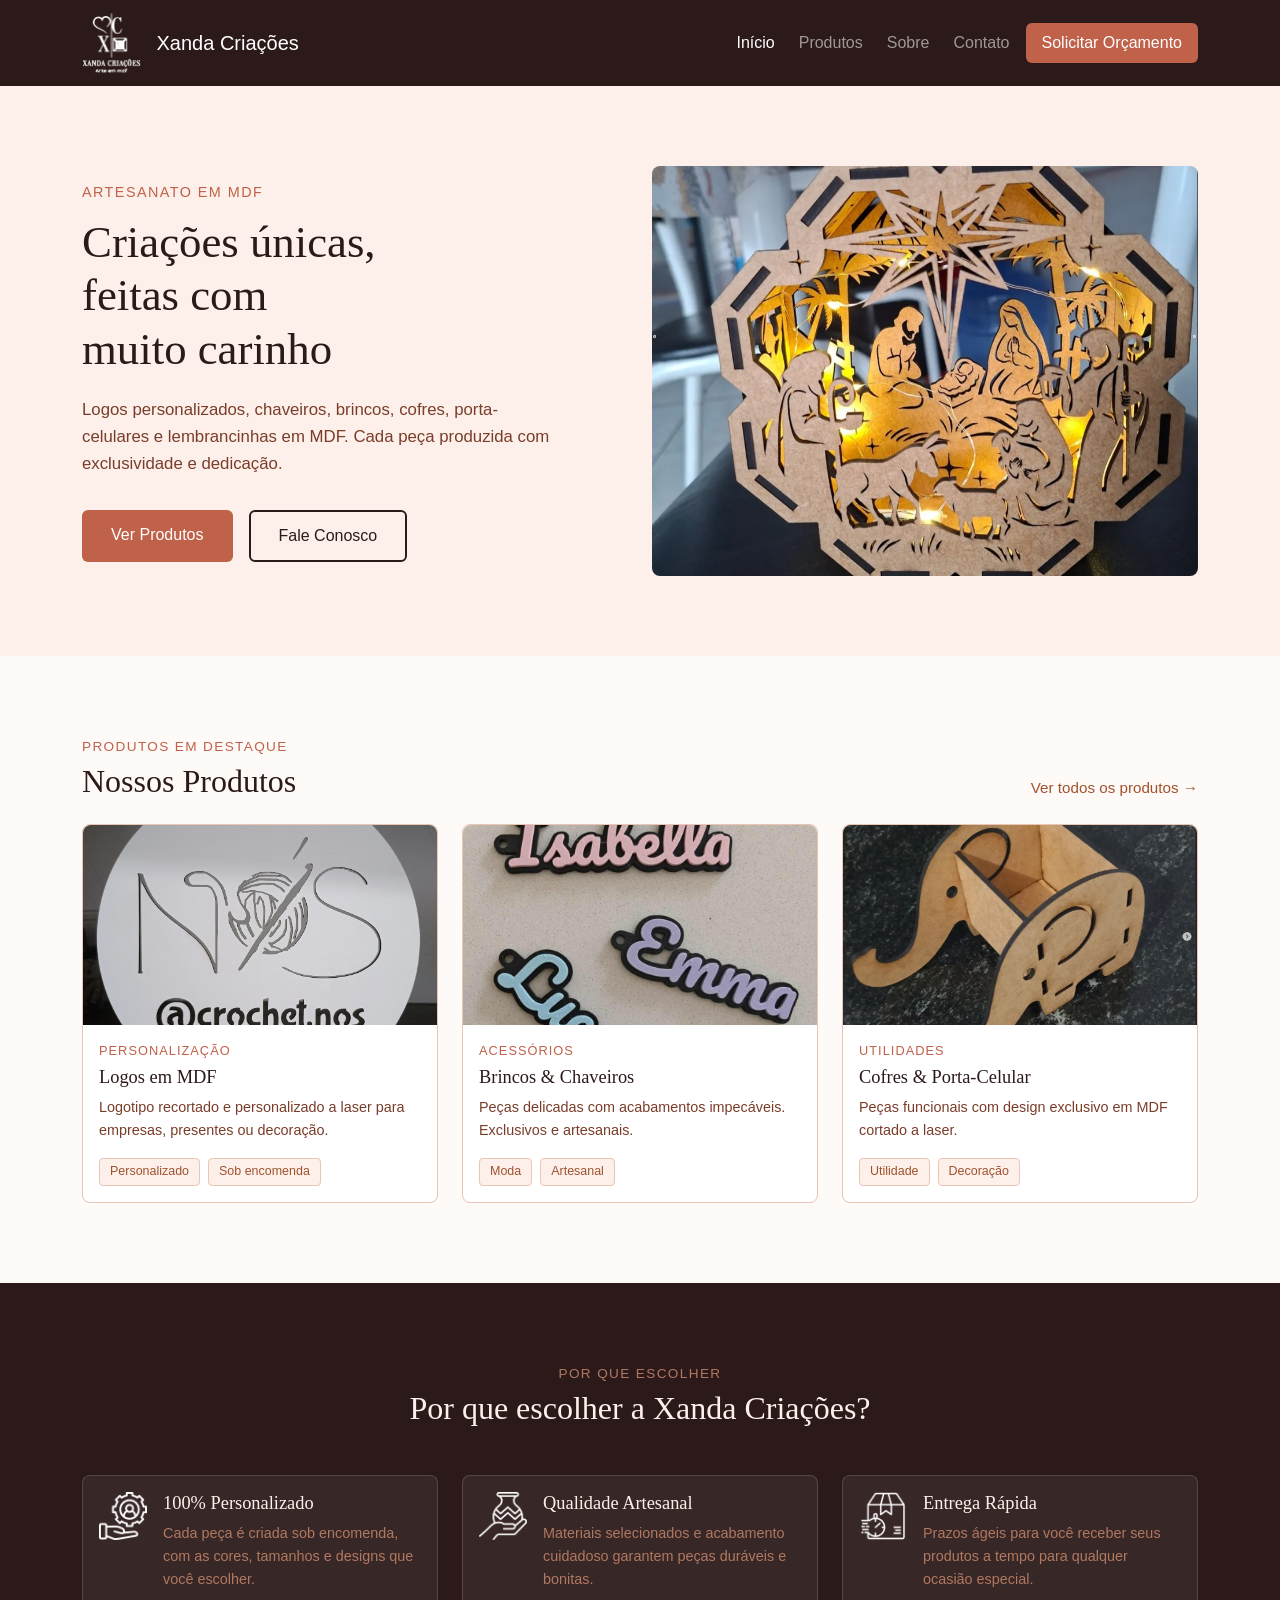
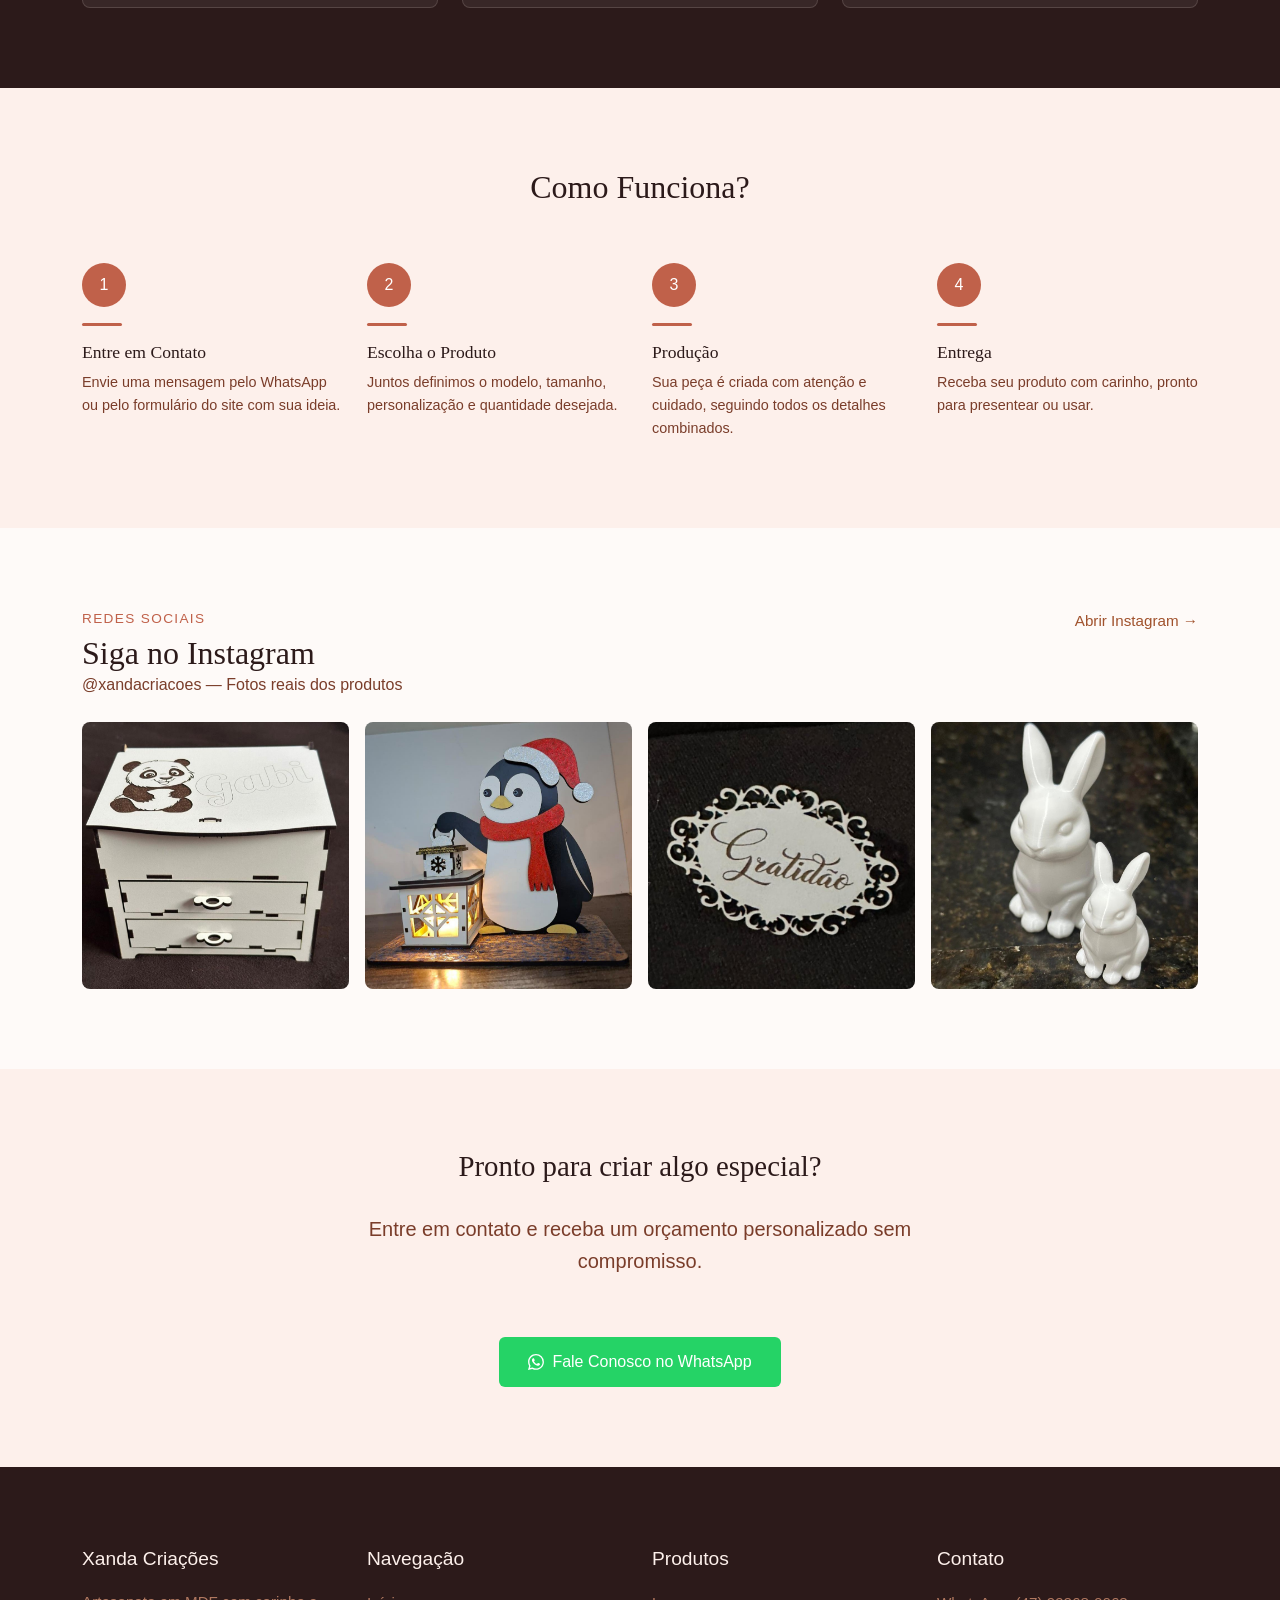
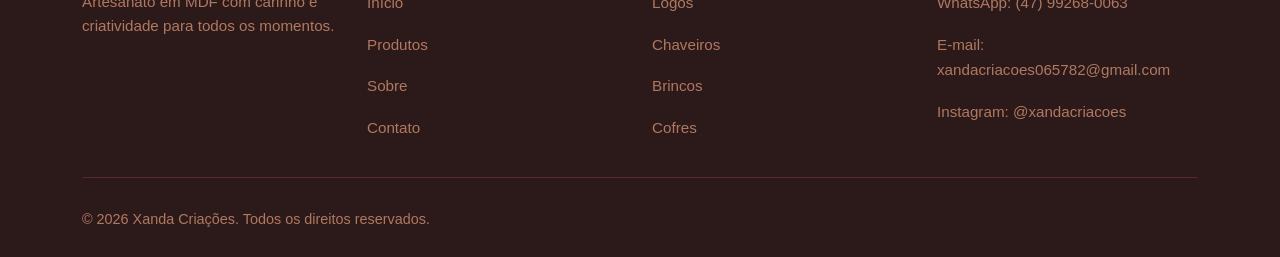
==== xanda-criacoes/index.html @ d0207c6a "Fix typo in viewport meta tag attribute" ====
<!doctype html>
<html lang="pt-BR">
  <head>
    <meta charset="UTF-8" />
    <meta name="viewport" content="width=device-width, initial-scale=1.0" />
    <meta
      name="description"
      content="Artesanato em MDF com carinho e personalização. Logos, chaveiros, cofres e muito mais."
    />
    <title>Xanda Criações — Artesanato em MDF</title>
    <link
      href="https://cdn.jsdelivr.net/npm/bootstrap@5.3.8/dist/css/bootstrap.min.css"
      rel="stylesheet"
      integrity="sha384-sRIl4kxILFvY47J16cr9ZwB07vP4J8+LH7qKQnuqkuIAvNWLzeN8tE5YBujZqJLB"
      crossorigin="anonymous"
    />
    <link rel="stylesheet" href="assets/css/global.css" />
    <link rel="stylesheet" href="assets/css/pages.css" />
  </head>
  <body>
    <!-- NAVBAR -->
    <nav class="navbar navbar-expand-lg navbar-dark" id="navbar-principal">
      <div class="container">
        <a
          class="navbar-brand d-flex align-items-center gap-2"
          href="index.html"
        >
          <img
            src="assets/img/logo.png"
            alt="Xanda Criações"
            height="60"
          />Xanda Criações</a
        >
        <button
          class="navbar-toggler"
          type="button"
          data-bs-toggle="collapse"
          data-bs-target="#menu-principal"
          aria-controls="menu-principal"
          aria-expanded="false"
          aria-label="Abrir menu"
        >
          <span class="navbar-toggler-icon"></span>
        </button>
        <div class="collapse navbar-collapse" id="menu-principal">
          <ul class="navbar-nav ms-auto align-items-lg-center gap-lg-2">
            <li class="nav-item">
              <a class="nav-link active" href="index.html">Início</a>
            </li>
            <li class="nav-item">
              <a class="nav-link" href="produtos.html">Produtos</a>
            </li>
            <li class="nav-item">
              <a class="nav-link" href="sobre.html">Sobre</a>
            </li>
            <li class="nav-item">
              <a class="nav-link" href="contato.html">Contato</a>
            </li>
            <li class="nav-item">
              <a class="nav-link btn btn-orcamento px-3" href="contato.html">
                Solicitar Orçamento
              </a>
            </li>
          </ul>
        </div>
      </div>
    </nav>
    <main>
      <!-- HERO -->
      <section id="hero">
        <div class="container">
          <div class="row align-items-center">
            <!-- Coluna de texto -->
            <div class="col-12 col-lg-6">
              <p class="hero-subtitulo">Artesanato em MDF</p>
              <h1 class="hero-titulo">
                Criações únicas,<br />feitas com<br />muito carinho
              </h1>
              <p class="hero-descricao">
                Logos personalizados, chaveiros, brincos, cofres,
                porta-celulares e lembrancinhas em MDF. Cada peça produzida com
                exclusividade e dedicação.
              </p>
              <div class="hero-botoes">
                <a href="produtos.html" class="btn btn-hero-primario"
                  >Ver Produtos</a
                >
                <a href="contato.html" class="btn btn-hero-secundario"
                  >Fale Conosco</a
                >
              </div>
            </div>

            <!-- Coluna Imagem -->
            <div class="col-12 col-lg-6">
              <img
                src="assets/img/hero-banner.jpg"
                alt="Peças artesanais em MDF da Xanda Criações"
                class="hero-imagem img-fluid"
              />
            </div>
          </div>
        </div>
      </section>

      <!-- PRODUTOS EM DESTAQUE -->
      <section id="produtos-destaque">
        <div class="container">
          <!-- Cabeçalho da seção -->
          <div class="row align-items-end mb-4">
            <div class="col">
              <p class="secao-subtitulo">Produtos em Destaque</p>
              <h2 class="secao-titulo">Nossos Produtos</h2>
            </div>
            <div class="col-auto">
              <a href="produtos.html" class="simple-link">
                Ver todos os produtos →
              </a>
            </div>
          </div>

          <!-- Grid de cards -->
          <div class="row row-cols-1 row-cols-md-2 row-cols-lg-3 g-4">
            <!-- Card 1 -->
            <div class="col">
              <div class="card card-produto h-100">
                <img
                  src="assets/img/produtos/logos_em_mdf.jpg"
                  class="card-img-top"
                  alt="Logos personalizados em MDF"
                />
                <div class="card-body">
                  <p class="card-categoria">Personalização</p>
                  <h5 class="card-title">Logos em MDF</h5>
                  <p class="card-text">
                    Logotipo recortado e personalizado a laser para empresas,
                    presentes ou decoração.
                  </p>
                  <div class="card-badges">
                    <span class="badge-produto">Personalizado</span>
                    <span class="badge-produto">Sob encomenda</span>
                  </div>
                </div>
              </div>
            </div>

            <!-- Card 2 -->
            <div class="col">
              <div class="card card-produto h-100">
                <img
                  src="assets/img/produtos/chaveiros.jpeg"
                  class="card-img-top"
                  alt="Brincos e chaveiros em MDF"
                />
                <div class="card-body">
                  <p class="card-categoria">Acessórios</p>
                  <h5 class="card-title">Brincos & Chaveiros</h5>
                  <p class="card-text">
                    Peças delicadas com acabamentos impecáveis. Exclusivos e
                    artesanais.
                  </p>
                  <div class="card-badges">
                    <span class="badge-produto">Moda</span>
                    <span class="badge-produto">Artesanal</span>
                  </div>
                </div>
              </div>
            </div>

            <!-- Card 3 -->
            <div class="col">
              <div class="card card-produto h-100">
                <img
                  src="assets/img/produtos/porta_celular.jpg"
                  class="card-img-top"
                  alt="Cofres e porta-celular em MDF"
                />
                <div class="card-body">
                  <p class="card-categoria">Utilidades</p>
                  <h5 class="card-title">Cofres & Porta-Celular</h5>
                  <p class="card-text">
                    Peças funcionais com design exclusivo em MDF cortado a
                    laser.
                  </p>
                  <div class="card-badges">
                    <span class="badge-produto">Utilidade</span>
                    <span class="badge-produto">Decoração</span>
                  </div>
                </div>
              </div>
            </div>
          </div>
        </div>
      </section>

      <!-- POR QUE ESCOLHER -->
      <section id="porque-escolher">
        <div class="container">
          <!-- Cabeçalho da seção -->
          <div class="row mb-5">
            <div class="col text-center">
              <p class="secao-subtitulo secao-subtitulo--inverso">
                Por que escolher
              </p>
              <h2 class="secao-titulo secao-titulo--inverso">
                Por que escolher a Xanda Criações?
              </h2>
            </div>
          </div>

          <!-- Grid de cards -->
          <div class="row row-cols-1 row-cols-md-3 g-4">
            <!-- Card 1 -->
            <div class="col">
              <div class="card card-porque h-100">
                <div class="card-body d-flex gap-3">
                  <img
                    src="assets/img/icones/personalizado_50x50.png"
                    alt="Ícone de qualidade"
                    class="icone-porque"
                  />
                  <div>
                    <h5 class="card-title">100% Personalizado</h5>
                    <p class="card-text">
                      Cada peça é criada sob encomenda, com as cores, tamanhos e
                      designs que você escolher.
                    </p>
                  </div>
                </div>
              </div>
            </div>

            <!-- Card 2 -->
            <div class="col">
              <div class="card card-porque h-100">
                <div class="card-body d-flex gap-3">
                  <img
                    src="assets/img/icones/artesanal_50x50.png"
                    alt="Ícone de qualidade"
                    class="icone-porque"
                  />
                  <div>
                    <h5 class="card-title">Qualidade Artesanal</h5>
                    <p class="card-text">
                      Materiais selecionados e acabamento cuidadoso garantem
                      peças duráveis e bonitas.
                    </p>
                  </div>
                </div>
              </div>
            </div>

            <!-- Card 3 -->
            <div class="col">
              <div class="card card-porque h-100">
                <div class="card-body d-flex gap-3">
                  <img
                    src="assets/img/icones/rapido_50x50.png"
                    alt="Ícone de qualidade"
                    class="icone-porque"
                  />
                  <div>
                    <h5 class="card-title">Entrega Rápida</h5>
                    <p class="card-text">
                      Prazos ágeis para você receber seus produtos a tempo para
                      qualquer ocasião especial.
                    </p>
                  </div>
                </div>
              </div>
            </div>
          </div>
        </div>
      </section>

      <!-- COMO FUNCIONA -->
      <section id="como-funciona">
        <div class="container">
          <!-- Cabeçalho -->
          <div class="row mb-5">
            <div class="col text-center">
              <h2 class="secao-titulo">Como Funciona?</h2>
            </div>
          </div>

          <!-- 4 passos -->
          <div class="row row-cols-1 row-cols-sm-2 row-cols-lg-4 g-4">
            <!-- Passo 1 -->
            <div class="col">
              <div class="funciona-passo">
                <div class="funciona-marcador">1</div>
                <div class="funciona-divisoria"></div>
                <h5 class="funciona-titulo">Entre em Contato</h5>
                <p class="funciona-descricao">
                  Envie uma mensagem pelo WhatsApp ou pelo formulário do site
                  com sua ideia.
                </p>
              </div>
            </div>

            <!-- Passo 2 -->
            <div class="col">
              <div class="funciona-passo">
                <div class="funciona-marcador">2</div>
                <div class="funciona-divisoria"></div>
                <h5 class="funciona-titulo">Escolha o Produto</h5>
                <p class="funciona-descricao">
                  Juntos definimos o modelo, tamanho, personalização e
                  quantidade desejada.
                </p>
              </div>
            </div>

            <!-- Passo 3 -->
            <div class="col">
              <div class="funciona-passo">
                <div class="funciona-marcador">3</div>
                <div class="funciona-divisoria"></div>
                <h5 class="funciona-titulo">Produção</h5>
                <p class="funciona-descricao">
                  Sua peça é criada com atenção e cuidado, seguindo todos os
                  detalhes combinados.
                </p>
              </div>
            </div>

            <!-- Passo 4 -->
            <div class="col">
              <div class="funciona-passo">
                <div class="funciona-marcador">4</div>
                <div class="funciona-divisoria"></div>
                <h5 class="funciona-titulo">Entrega</h5>
                <p class="funciona-descricao">
                  Receba seu produto com carinho, pronto para presentear ou
                  usar.
                </p>
              </div>
            </div>
          </div>
        </div>
      </section>

      <!-- INSTAGRAM -->
      <section id="instagram">
        <div class="container">
          <!-- Cabeçalho -->
          <div class="row align-items-end mb-4">
            <div class="col">
              <p class="secao-subtitulo">Redes Sociais</p>
              <h2 class="secao-titulo">Siga no Instagram</h2>
              <p class="secao-descricao">
                @xandacriacoes — Fotos reais dos produtos
              </p>
            </div>
            <div class="col-auto align-self-start">
              <a
                href="https://www.instagram.com/xandacriacoes/"
                target="_blank"
                rel="noopener noreferrer"
                class="simple-link"
              >
                Abrir Instagram →
              </a>
            </div>
          </div>

          <!-- Grade de fotos -->
          <div class="row row-cols-2 row-cols-md-4 g-3">
            <div class="col">
              <a
                href="https://www.instagram.com/xandacriacoes/"
                target="_blank"
                rel="noopener noreferrer"
                class="instagram-link-foto"
              >
                <img
                  src="assets/img/instagram/instagram1.jpeg"
                  alt="Produto artesanal em MDF da Xanda Criações"
                  class="instagram-foto img-fluid"
                />
              </a>
            </div>

            <div class="col">
              <a
                href="https://www.instagram.com/xandacriacoes/"
                target="_blank"
                rel="noopener noreferrer"
                class="instagram-link-foto"
              >
                <img
                  src="assets/img/instagram/instagram2.jpeg"
                  alt="Produto artesanal em MDF da Xanda Criações"
                  class="instagram-foto img-fluid"
                />
              </a>
            </div>

            <div class="col">
              <a
                href="https://www.instagram.com/xandacriacoes/"
                target="_blank"
                rel="noopener noreferrer"
                class="instagram-link-foto"
              >
                <img
                  src="assets/img/instagram/instagram3.jpeg"
                  alt="Produto artesanal em MDF da Xanda Criações"
                  class="instagram-foto img-fluid"
                />
              </a>
            </div>

            <div class="col">
              <a
                href="https://www.instagram.com/xandacriacoes/"
                target="_blank"
                rel="noopener noreferrer"
                class="instagram-link-foto"
              >
                <img
                  src="assets/img/instagram/instagram4.jpeg"
                  alt="Produto artesanal em MDF da Xanda Criações"
                  class="instagram-foto img-fluid"
                />
              </a>
            </div>
          </div>
        </div>
      </section>

      <!-- CALL TO ACTION -->
      <section id="call-to-action">
        <div class="container">
          <div class="row justify-content-center">
            <div class="col-12 col-md-8 col-lg-6">
              <h2 class="cta-titulo">Pronto para criar algo especial?</h2>
              <p class="cta-descricao">
                Entre em contato e receba um orçamento personalizado sem
                compromisso.
              </p>
              <a
                href="https://wa.me/5547992680063?text=Quero%20um%20or%C3%A7amento%20gr%C3%A1tis"
                target="_blank"
                rel="noopener noreferrer"
                class="btn btn-whatsapp"
              >
                <svg
                  xmlns="http://www.w3.org/2000/svg"
                  width="16"
                  height="16"
                  fill="currentColor"
                  viewBox="0 0 16 16"
                >
                  <path
                    d="M13.601 2.326A7.85 7.85 0 0 0 7.994 0C3.627 0 .068 3.558.064 7.926c0 1.399.366 2.76 1.057 3.965L0 16l4.204-1.102a7.9 7.9 0 0 0 3.79.965h.004c4.368 0 7.926-3.558 7.93-7.93A7.9 7.9 0 0 0 13.6 2.326zM7.994 14.521a6.6 6.6 0 0 1-3.356-.92l-.24-.144-2.494.654.666-2.433-.156-.251a6.56 6.56 0 0 1-1.007-3.505c0-3.626 2.957-6.584 6.591-6.584a6.56 6.56 0 0 1 4.66 1.931 6.56 6.56 0 0 1 1.928 4.66c-.004 3.639-2.961 6.592-6.592 6.592m3.615-4.934c-.197-.099-1.17-.578-1.353-.646-.182-.065-.315-.099-.445.099-.133.197-.513.646-.627.775-.114.133-.232.148-.43.05-.197-.1-.836-.308-1.592-.985-.59-.525-.985-1.175-1.103-1.372-.114-.198-.011-.304.088-.403.087-.088.197-.232.296-.346.1-.114.133-.198.198-.33.065-.134.034-.248-.015-.347-.05-.099-.445-1.076-.612-1.47-.16-.389-.323-.335-.445-.34-.114-.007-.247-.007-.38-.007a.73.73 0 0 0-.529.247c-.182.198-.691.677-.691 1.654s.71 1.916.81 2.049c.098.133 1.394 2.132 3.383 2.992.47.205.84.326 1.129.418.475.152.904.129 1.246.08.38-.058 1.171-.48 1.338-.943.164-.464.164-.86.114-.943-.049-.084-.182-.133-.38-.232"
                  />
                </svg>
                Fale Conosco no WhatsApp
              </a>
            </div>
          </div>
        </div>
      </section>
    </main>
    <!-- FOOTER -->
    <footer id="footer">
      <div class="container">
        <div class="row row-cols-2 row-cols-md-3 row-cols-lg-4 g-4">
          <div class="col">
            <h5 class="footer-titulo">Xanda Criações</h5>
            <p class="footer-descricao">
              Artesanato em MDF com carinho e criatividade para todos os
              momentos.
            </p>
          </div>

          <div class="col">
            <h5 class="footer-titulo">Navegação</h5>
            <p><a href="index.html" class="footer-link">Início</a></p>
            <p><a href="produtos.html" class="footer-link">Produtos</a></p>
            <p><a href="sobre.html" class="footer-link">Sobre</a></p>
            <p><a href="contato.html" class="footer-link">Contato</a></p>
          </div>

          <div class="col">
            <h5 class="footer-titulo">Produtos</h5>
            <p><a href="produtos.html#logos" class="footer-link">Logos</a></p>
            <p>
              <a href="produtos.html#chaveiros" class="footer-link"
                >Chaveiros</a
              >
            </p>
            <p>
              <a href="produtos.html#brincos" class="footer-link">Brincos</a>
            </p>
            <p><a href="produtos.html#cofres" class="footer-link">Cofres</a></p>
          </div>

          <div class="col">
            <h5 class="footer-titulo">Contato</h5>
            <p>
              <a
                href="https://wa.me/5547992680063"
                target="_blank"
                rel="noopener noreferrer"
                class="footer-link"
                >WhatsApp: (47) 99268-0063</a
              >
            </p>
            <p>
              <a href="mailto:xandacriacoes065782@gmail.com" class="footer-link"
                >E-mail: xandacriacoes065782@gmail.com</a
              >
            </p>
            <p>
              <a
                href="https://www.instagram.com/xandacriacoes/"
                target="_blank"
                rel="noopener noreferrer"
                class="footer-link"
                >Instagram: @xandacriacoes</a
              >
            </p>
          </div>
        </div>

        <hr class="divisor-footer" />

        <div class="row">
          <div class="col">
            <p class="footer-direitos">
              © 2026 Xanda Criações. Todos os direitos reservados.
            </p>
          </div>
        </div>
      </div>
    </footer>

    <script
      src="https://cdn.jsdelivr.net/npm/bootstrap@5.3.8/dist/js/bootstrap.bundle.min.js"
      integrity="sha384-FKyoEForCGlyvwx9Hj09JcYn3nv7wiPVlz7YYwJrWVcXK/BmnVDxM+D2scQbITxI"
      crossorigin="anonymous"
    ></script>
    <script src="assets/js/main.js"></script>
  </body>
</html>
---- xanda-criacoes/assets/css/global.css ----
/* ================================================
   XANDA CRIAÇÕES — Estilos customizados
   Paleta: Rosa & Madeira
   ================================================ */

:root {
  /* --- Cores principais --- */
  --cor-forte: #2c1a1a; /* Navbar, Footer, textos sobre fundo claro */
  --cor-extra: #2c1a1ad7; /* Navbar, Footer, textos sobre fundo claro */
  --cor-destaque: #c0614a; /* Botões CTA, destaques, hover */
  --cor-padrao: #a0522d; /* Links, títulos de seção, ícones */
  --cor-whatsapp: #25d366; /* Botão WhatsApp */
  --cor-whatsapp-hover: #1ebd5a; /* Hover do botão WhatsApp */

  /* --- Cores de fundo --- */
  --fundo-suave: #fdf0eb; /* Background principal */
  --fundo-card: #fefaf8; /* Cards de produto, seções alternadas */
  --fundo-branco: #ffffff; /* Formulários, inputs */

  /* --- Texto --- */
  --texto-escuro: #2c1a1a; /* Títulos, texto principal */
  --texto-medio: #7a3d2a; /* Subtítulos, parágrafos */
  --texto-claro: #fdf0eb; /* Texto sobre fundos escuros */
  --texto-muted: #b07860; /* Legendas, placeholders */

  /* --- Bordas --- */
  --borda: #e8c5b5; /* Bordas de cards, inputs, separadores */

  /* --- Tipografia --- */
  --fonte-titulo: "Georgia", serif; /* Títulos — elegância artesanal */
  --fonte-corpo: "Segoe UI", sans-serif; /* Corpo — legibilidade */

  /* --- Espaçamentos --- */
  --raio-borda: 8px; /* border-radius padrão dos cards */
  --raio-btn: 6px; /* border-radius dos botões */
}

/* Reset básico */
* {
  margin: 0;
  padding: 0;
  box-sizing: border-box;
}

body {
  background-color: var(--fundo-suave);
  color: var(--texto-escuro);
  font-family: var(--fonte-corpo);
  line-height: 1.6;
  min-height: 100vh; /* ← ocupa altura total da viewport */
  display: flex; /* ← permite o footer grudar no fundo */
  flex-direction: column; /* ← empilha navbar, conteúdo, footer */
}

main {
  flex: 1; /* ← conteúdo principal cresce e empurra o footer */
}

/* --- Navbar --- */

#navbar-principal {
  background-color: var(--cor-forte);
}

.navbar-brand img {
  filter: brightness(0) invert(1);
  margin-right: 8px;
}

.btn-orcamento {
  background-color: var(--cor-destaque);
  color: var(--fundo-branco) !important;
  border-radius: var(--raio-btn);
  font-weight: 500;
  transition: background-color 0.2s ease;
}

.btn-orcamento:hover {
  background-color: var(--cor-padrao);
  color: var(--fundo-branco) !important;
}

/* --- Links simples --- */
.simple-link {
  color: var(--cor-padrao);
  text-decoration: none;
  font-weight: 500;
  font-size: 0.95rem;
  transition: color 0.2s ease;
}

.simple-link:hover {
  color: var(--cor-destaque);
}

/* --- Botão WhatsApp --- */
.btn-whatsapp {
  background-color: var(--cor-whatsapp);
  color: var(--fundo-branco) !important;
  padding: 12px 28px;
  border-radius: var(--raio-btn);
  font-weight: 500;
  text-decoration: none;
  display: inline-flex;
  align-items: center;
  gap: 8px;
  transition: background-color 0.2s ease;
}

.btn-whatsapp:hover {
  background-color: var(--cor-whatsapp-hover);
}

/* --- Footer --- */
#footer {
  background-color: var(--cor-forte);
  font-family: var(--fonte-corpo);
  padding: 80px 0 10px 0;
}

.footer-titulo {
  color: var(--texto-claro);
  font-size: 1.2rem;
  margin-bottom: 20px;
}

.footer-descricao {
  color: var(--texto-muted);
  font-size: 0.95rem;
  margin-bottom: 30px;
  max-width: 400px;
}

.footer-link {
  color: var(--texto-muted);
  text-decoration: none;
  font-weight: 500;
  font-size: 0.95rem;
  transition: color 0.2s ease;
}

.footer-link:hover {
  color: var(--cor-destaque);
}

.divisor-footer {
  width: 100%;
  border-color: var(--cor-destaque) !important;
  margin: 20px 0;
}

.footer-direitos {
  color: var(--texto-muted);
  font-size: 0.9rem;
  margin-top: 10px;
}
---- xanda-criacoes/assets/css/pages.css ----
/* =========================================================
   XANDA CRIAÇÕES — Homepage
   ========================================================= */

/* --- Hero --- */
#hero {
  background-color: var(--fundo-suave);
  padding: 80px 0;
}

.hero-subtitulo {
  font-size: 0.9rem;
  font-weight: 500;
  color: var(--cor-destaque);
  text-transform: uppercase;
  letter-spacing: 0.1em;
  margin-bottom: 12px;
}

.hero-titulo {
  font-family: var(--fonte-titulo);
  font-size: 2.8rem;
  color: var(--texto-escuro);
  line-height: 1.2;
  margin-bottom: 20px;
}

.hero-descricao {
  font-size: 1.05rem;
  color: var(--texto-medio);
  margin-bottom: 32px;
  max-width: 480px;
}

.hero-botoes {
  display: flex;
  gap: 16px;
  flex-wrap: wrap;
}

.btn-hero-primario {
  background-color: var(--cor-destaque);
  color: var(--fundo-branco);
  border-radius: var(--raio-btn);
  padding: 12px 28px;
  font-weight: 500;
  text-decoration: none;
  transition: background-color 0.2s ease;
}

.btn-hero-primario:hover {
  background-color: var(--cor-padrao);
  color: var(--fundo-branco);
}

.btn-hero-secundario {
  background-color: transparent;
  color: var(--cor-forte);
  border: 2px solid var(--cor-forte);
  border-radius: var(--raio-btn);
  padding: 12px 28px;
  font-weight: 500;
  text-decoration: none;
  transition: all 0.2s ease;
}

.btn-hero-secundario:hover {
  background-color: var(--cor-forte);
  color: var(--texto-claro);
}

.hero-imagem {
  border-radius: var(--raio-borda);
  width: 100%;
}

/* Mobile — imagem sobe antes do texto */
@media (max-width: 991px) {
  #hero {
    padding: 48px 0;
    text-align: center;
  }

  .hero-titulo {
    font-size: 2rem;
  }

  .hero-botoes {
    justify-content: center;
  }

  .hero-imagem {
    margin-bottom: 32px;
  }

  /* Imagem aparece primeiro no mobile */
  .col-lg-6:last-child {
    order: -1;
  }
}

/* --- Produtos em Destaque --- */
#produtos-destaque {
  padding: 80px 0;
  background-color: var(--fundo-card);
}

.secao-subtitulo {
  font-size: 0.85rem;
  font-weight: 500;
  color: var(--cor-destaque);
  text-transform: uppercase;
  letter-spacing: 0.1em;
  margin-bottom: 4px;
}

.secao-subtitulo--inverso {
  color: var(--texto-muted);
}

.secao-titulo {
  font-family: var(--fonte-titulo);
  font-size: 2rem;
  color: var(--texto-escuro);
  margin-bottom: 0;
}

.secao-titulo--inverso {
  color: var(--texto-claro);
}

/* --- Cards de produto --- */
.card-produto {
  border: 1px solid var(--borda);
  border-radius: var(--raio-borda);
  background-color: var(--fundo-branco);
  transition:
    transform 0.2s ease,
    box-shadow 0.2s ease;
}

.card-produto:hover {
  transform: translateY(-4px);
  box-shadow: 0 8px 24px rgba(44, 26, 26, 0.1);
}

.card-produto .card-img-top {
  border-radius: var(--raio-borda) var(--raio-borda) 0 0;
  object-fit: cover;
  height: 200px;
}

.card-categoria {
  font-size: 0.8rem;
  font-weight: 500;
  color: var(--cor-destaque);
  text-transform: uppercase;
  letter-spacing: 0.08em;
  margin-bottom: 4px;
}

.card-produto .card-title {
  font-family: var(--fonte-titulo);
  font-size: 1.15rem;
  color: var(--texto-escuro);
  margin-bottom: 8px;
}

.card-produto .card-text {
  font-size: 0.9rem;
  color: var(--texto-medio);
  margin-bottom: 16px;
}

.card-badges {
  display: flex;
  gap: 8px;
  flex-wrap: wrap;
}

.badge-produto {
  background-color: var(--fundo-suave);
  color: var(--cor-padrao);
  border: 1px solid var(--borda);
  border-radius: 4px;
  padding: 3px 10px;
  font-size: 0.78rem;
  font-weight: 500;
}

/* --- Porque Escolher --- */
#porque-escolher {
  padding: 80px 0;
  background-color: var(--cor-forte);
}

.card-porque {
  background-color: rgba(255, 255, 255, 0.06);
  border: 1px solid rgba(253, 240, 235, 0.15);
  border-radius: var(--raio-borda);
  transition: background-color 0.2s ease;
}

.card-porque:hover {
  background-color: rgba(255, 255, 255, 0.1);
}

.card-porque .card-title {
  font-family: var(--fonte-titulo);
  font-size: 1.15rem;
  color: var(--texto-claro);
  margin-bottom: 8px;
}

.card-porque .card-text {
  font-size: 0.9rem;
  color: var(--texto-muted);
  margin-bottom: 0;
}

.icone-porque {
  filter: brightness(0) invert(1);
  width: 48px;
  height: 48px;
  object-fit: contain;
  flex-shrink: 0;
}

/* --- Como Funciona --- */
#como-funciona {
  padding: 80px 0;
  background-color: var(--fundo-suave);
}

.funciona-passo {
  padding: 8px 0;
}

.funciona-marcador {
  width: 44px;
  height: 44px;
  border-radius: 50%;
  background-color: var(--cor-destaque);
  color: var(--fundo-branco);
  font-size: 1rem;
  font-weight: 500;
  display: flex;
  align-items: center;
  justify-content: center;
  margin-bottom: 16px;
}

.funciona-divisoria {
  width: 40px;
  height: 3px;
  background-color: var(--cor-destaque);
  border-radius: 2px;
  margin-bottom: 16px;
}

.funciona-titulo {
  font-family: var(--fonte-titulo);
  font-size: 1.1rem;
  color: var(--texto-escuro);
  margin-bottom: 8px;
}

.funciona-descricao {
  font-size: 0.9rem;
  color: var(--texto-medio);
  line-height: 1.6;
  margin-bottom: 0;
}

/* --- Instagram --- */
#instagram {
  padding: 80px 0;
  background-color: var(--fundo-card);
}

.secao-descricao {
  font-size: 1rem;
  color: var(--texto-medio);
  margin-bottom: 0;
}

.instagram-foto {
  width: 100%;
  aspect-ratio: 1 / 1;
  object-fit: cover;
  display: block;
  transition: transform 0.3s ease;
}

.instagram-link-foto {
  display: block;
  overflow: hidden;
  border-radius: var(--raio-borda);
}

.instagram-link-foto:hover .instagram-foto {
  transform: scale(1.05);
}

/* Call to Action */

#call-to-action {
  padding: 80px 0;
  background-color: var(--fundo-suave);
  text-align: center;
}

.cta-titulo {
  font-family: var(--fonte-titulo);
  font-size: 1.8rem;
  color: var(--texto-escuro);
  margin-bottom: 30px;
}

.cta-descricao {
  font-size: 1.25rem;
  color: var(--texto-medio);
  line-height: 1.6;
  margin-bottom: 60px;
}

/* =========================================================
   XANDA CRIAÇÕES — Produtos
   ========================================================= */

/* --- Breadcrumb --- */
#breadcrumb {
  background-color: var(--cor-extra);
  padding: 12px 0;
}

.breadcrumb-xanda .breadcrumb-item {
  font-size: 0.9rem;
}

.breadcrumb-xanda .breadcrumb-item + .breadcrumb-item::before {
  color: var(--texto-muted); /* cor do divisor > */
}

.breadcrumb-xanda .breadcrumb-item.active {
  color: var(--texto-claro);
  font-weight: 500;
}

.breadcrumb-xanda .simple-link {
  color: var(--texto-muted);
}

.breadcrumb-xanda .simple-link:hover {
  color: var(--texto-claro);
}

/* Cabeçalho da página */
#produtos-header {
  background-color: var(--texto-muted);
  padding: 60px 0 40px;
}

.pagina-titulo {
  font-family: var(--fonte-titulo);
  font-size: 2.5rem;
  color: var(--texto-escuro);
  margin-bottom: 12px;
}

.pagina-descricao {
  font-size: 1rem;
  color: var(--texto-claro);
  max-width: 520px;
}

/* Grid de produtos */
#produtos {
  padding: 60px 0;
  background-color: var(--fundo-card);
}

.produto-imagem {
  border-radius: var(--raio-borda);
  width: 100%;
  object-fit: cover;
  max-height: 360px;
}

.produto-detalhe {
  padding: 8px 0;
}

.produto-nome {
  font-family: var(--fonte-titulo);
  font-size: 1.6rem;
  color: var(--texto-escuro);
  margin-bottom: 12px;
}

.produto-descricao {
  font-size: 0.95rem;
  color: var(--texto-medio);
  line-height: 1.7;
  margin-bottom: 20px;
}

.divisor-produto {
  border-color: var(--borda);
  margin: 40px 0;
}

/* =========================================================
   XANDA CRIAÇÕES — Contato
   ========================================================= */

#contato {
  background-color: var(--texto-muted);
  padding: 80px;
}

.contato-titulo {
  font-family: var(--fonte-titulo);
  font-size: 2.8rem;
  color: var(--texto-claro);
  line-height: 1.2;
  margin-bottom: 30px;
}

.contato-descricao {
  font-size: 1.05rem;
  color: var(--texto-escuro);
  margin-bottom: 60px;
  max-width: 480px;
}

.contato-formulario {
  background-color: var(--fundo-suave);
  padding: 80px;
  border-radius: var(--raio-borda);
}

.formulario-titulo {
  font-family: var(--fonte-titulo);
  font-size: 2rem;
  color: var(--texto-escuro);
  margin-bottom: 30px;
}

.contato-icone {
  width: 60px;
  height: 60px;
}

.btn-formulario {
  background-color: var(--cor-destaque);
  width: 200px;
  color: var(--fundo-branco) !important;
  border-radius: var(--raio-btn);
  font-weight: 500;
  margin-top: 30px;
  transition: background-color 0.2s ease;
}

.btn-formulario:hover {
  background-color: var(--cor-padrao);
  color: var(--fundo-branco) !important;
}
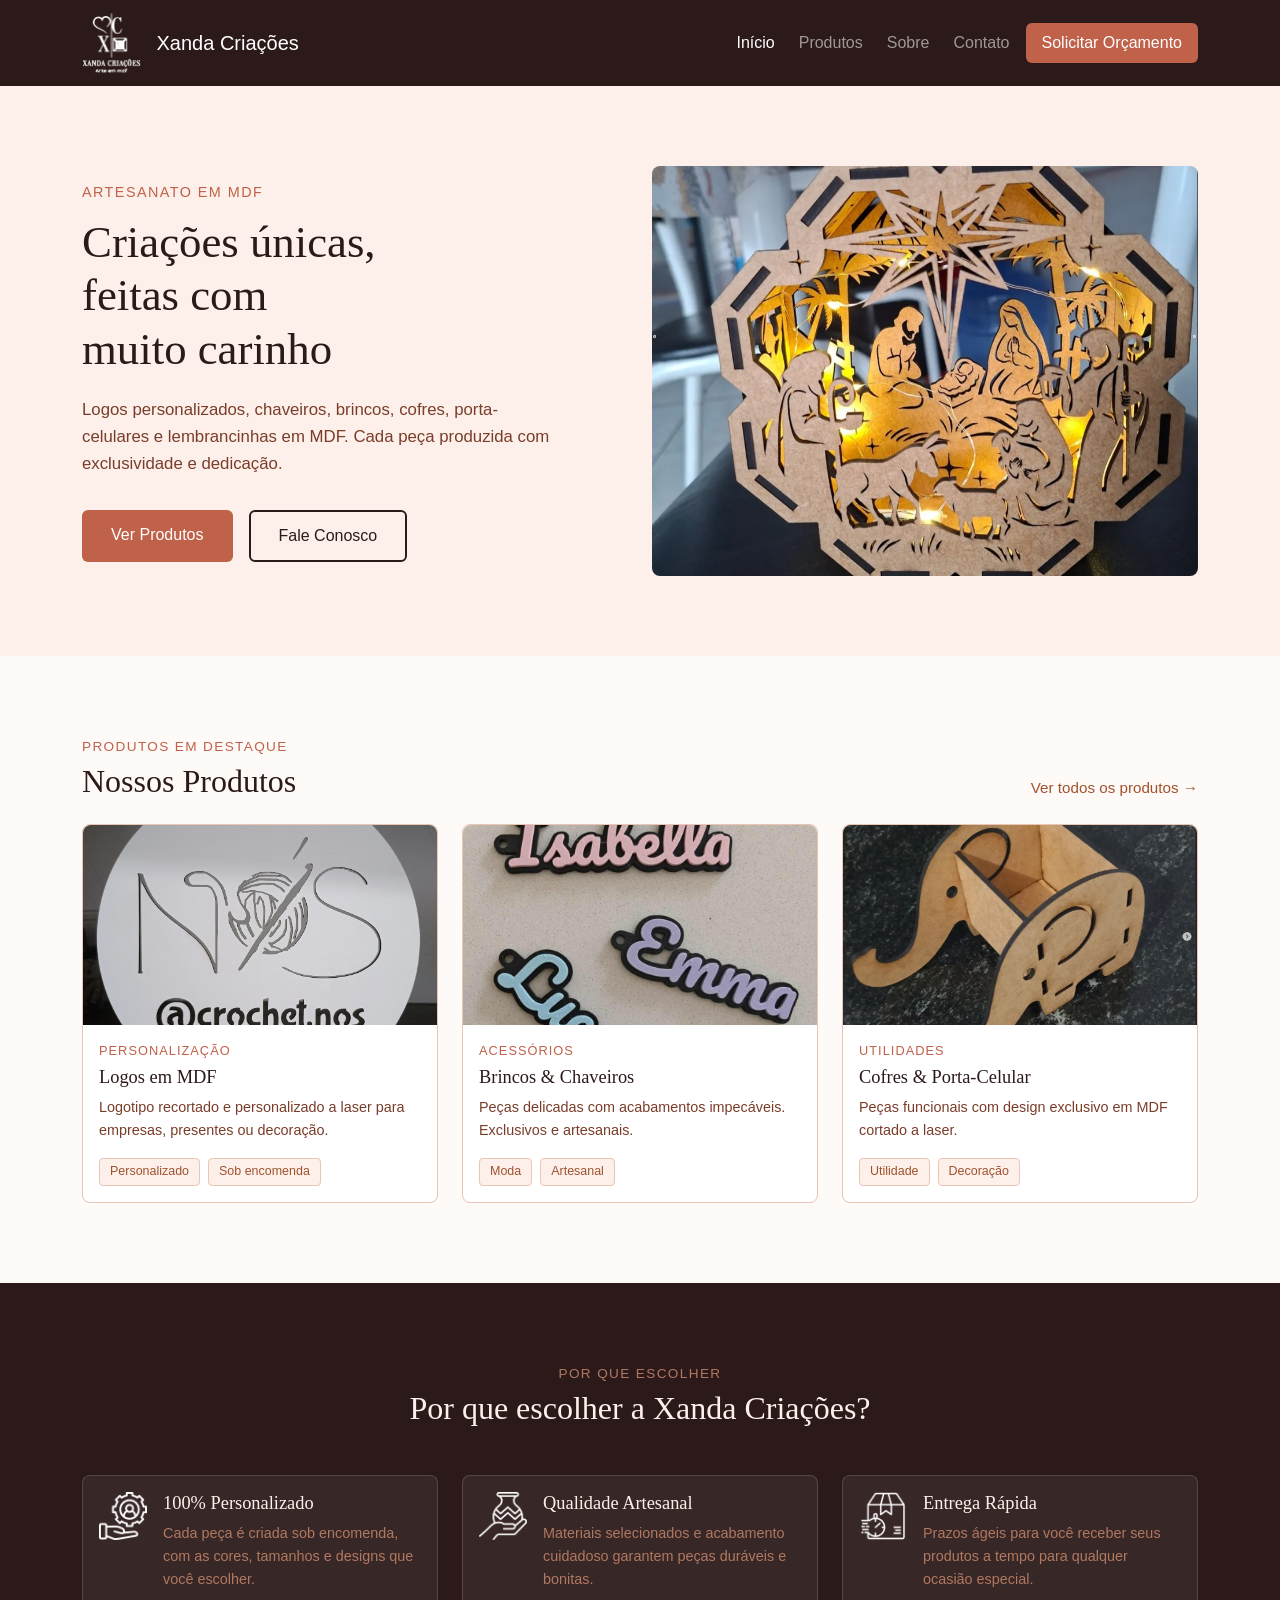
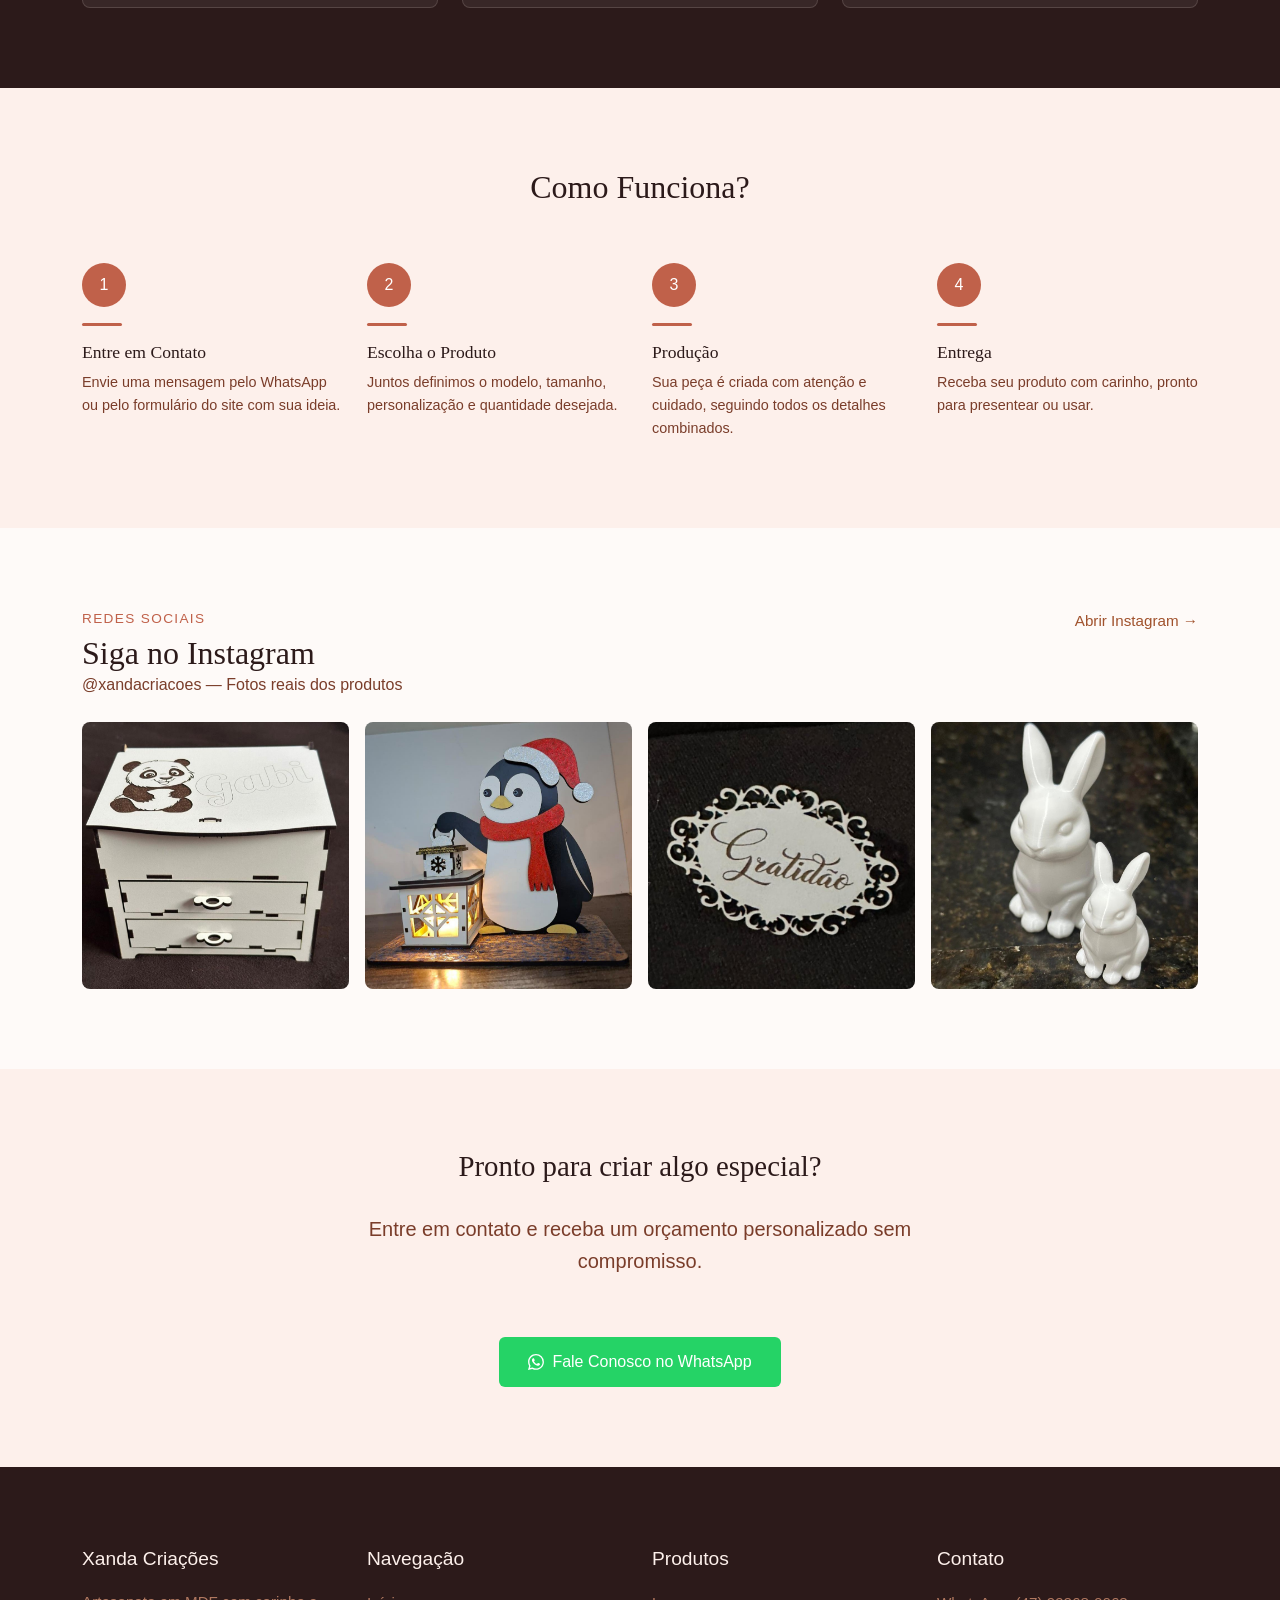
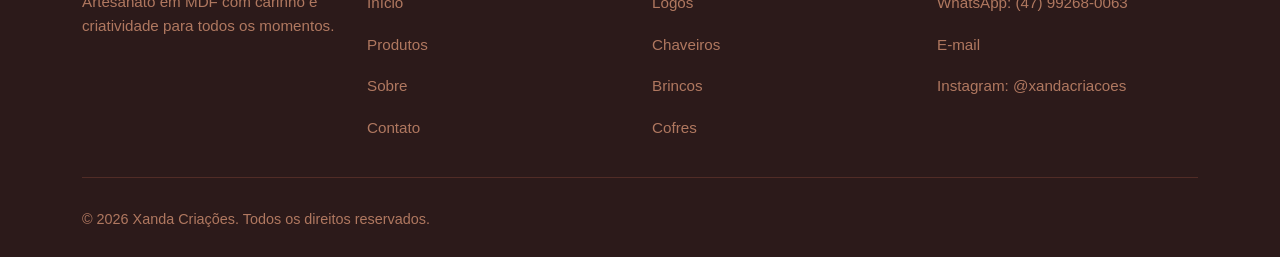
==== commit 6a25ef19: "Update footer email link text" ====
--- a/xanda-criacoes/index.html
+++ b/xanda-criacoes/index.html
@@ -510,7 +510,7 @@
             </p>
             <p>
               <a href="mailto:xandacriacoes065782@gmail.com" class="footer-link"
-                >E-mail: xandacriacoes065782@gmail.com</a
+                >E-mail</a
               >
             </p>
             <p>
--- a/xanda-criacoes/assets/css/pages.css
+++ b/xanda-criacoes/assets/css/pages.css
@@ -415,54 +415,144 @@
    ========================================================= */
 
 #contato {
-  background-color: var(--texto-muted);
-  padding: 80px;
+  position: relative;
+  background: linear-gradient(
+    to right,
+    var(--cor-forte) 50%,
+    var(--fundo-card) 50%
+  );
+}
+
+/* Lado escuro — informações */
+.contato-lado-escuro {
+  background-color: var(--cor-forte);
+}
+
+/* Lado claro — formulário */
+.contato-lado-claro {
+  background-color: var(--fundo-card);
+}
+
+/* Padding interno — igual nos dois lados */
+.contato-conteudo-esquerdo {
+  padding: 60px 0;
+}
+
+.contato-conteudo-direito {
+  padding: 60px 40px;
 }
 
 .contato-titulo {
   font-family: var(--fonte-titulo);
-  font-size: 2.8rem;
+  font-size: 2.2rem;
   color: var(--texto-claro);
   line-height: 1.2;
-  margin-bottom: 30px;
+  margin-bottom: 16px;
 }
 
 .contato-descricao {
-  font-size: 1.05rem;
-  color: var(--texto-escuro);
-  margin-bottom: 60px;
-  max-width: 480px;
-}
-
-.contato-formulario {
-  background-color: var(--fundo-suave);
-  padding: 80px;
+  font-size: 0.95rem;
+  color: var(--texto-muted);
+  margin-bottom: 40px;
+  line-height: 1.7;
+}
+
+/* Itens de contato (whatsapp, email, etc) */
+.contato-item {
+  display: flex;
+  align-items: flex-start;
+  gap: 16px;
+  margin-bottom: 24px;
+}
+
+.contato-icone {
+  width: 44px;
+  height: 44px;
+  background-color: rgba(255, 255, 255, 0.08);
+  border: 1px solid rgba(253, 240, 235, 0.15);
   border-radius: var(--raio-borda);
-}
-
+  display: flex;
+  align-items: center;
+  justify-content: center;
+  color: var(--cor-destaque);
+  flex-shrink: 0;
+}
+
+.contato-item-titulo {
+  display: block;
+  color: var(--texto-claro);
+  font-size: 0.95rem;
+  font-weight: 500;
+  margin-bottom: 2px;
+}
+
+.contato-item-detalhe {
+  display: block;
+  color: var(--texto-muted);
+  font-size: 0.85rem;
+}
+
+/* Formulário */
 .formulario-titulo {
   font-family: var(--fonte-titulo);
-  font-size: 2rem;
-  color: var(--texto-escuro);
-  margin-bottom: 30px;
-}
-
-.contato-icone {
-  width: 60px;
-  height: 60px;
+  font-size: 1.8rem;
+  color: var(--texto-escuro);
+  margin-bottom: 28px;
+}
+
+/* Inputs — override Bootstrap para seguir a paleta */
+.contato-lado-claro .form-control,
+.contato-lado-claro .form-select {
+  border-color: var(--borda);
+  background-color: var(--fundo-branco);
+  color: var(--texto-escuro);
+  border-radius: var(--raio-btn);
+}
+
+.contato-lado-claro .form-control:focus,
+.contato-lado-claro .form-select:focus {
+  border-color: var(--cor-destaque);
+  box-shadow: 0 0 0 3px rgba(192, 97, 74, 0.15);
+}
+
+.contato-lado-claro .form-label {
+  font-size: 0.9rem;
+  font-weight: 500;
+  color: var(--texto-escuro);
+  margin-bottom: 6px;
 }
 
 .btn-formulario {
-  background-color: var(--cor-destaque);
-  width: 200px;
+  background-color: var(--cor-forte);
   color: var(--fundo-branco) !important;
   border-radius: var(--raio-btn);
-  font-weight: 500;
-  margin-top: 30px;
+  padding: 12px 28px;
+  font-weight: 500;
+  font-size: 1rem;
   transition: background-color 0.2s ease;
+  border: none;
 }
 
 .btn-formulario:hover {
-  background-color: var(--cor-padrao);
+  background-color: var(--cor-destaque);
   color: var(--fundo-branco) !important;
 }
+
+/* Mobile — empilha lado escuro sobre formulário */
+@media (max-width: 767px) {
+  #contato {
+    background: linear-gradient(
+      to bottom,
+      var(--cor-forte) 45%,
+      var(--fundo-card) 45%
+    );
+  }
+
+  .contato-conteudo {
+    padding: 40px 24px;
+  }
+
+  .contato-titulo {
+    font-size: 1.8rem;
+  }
+}
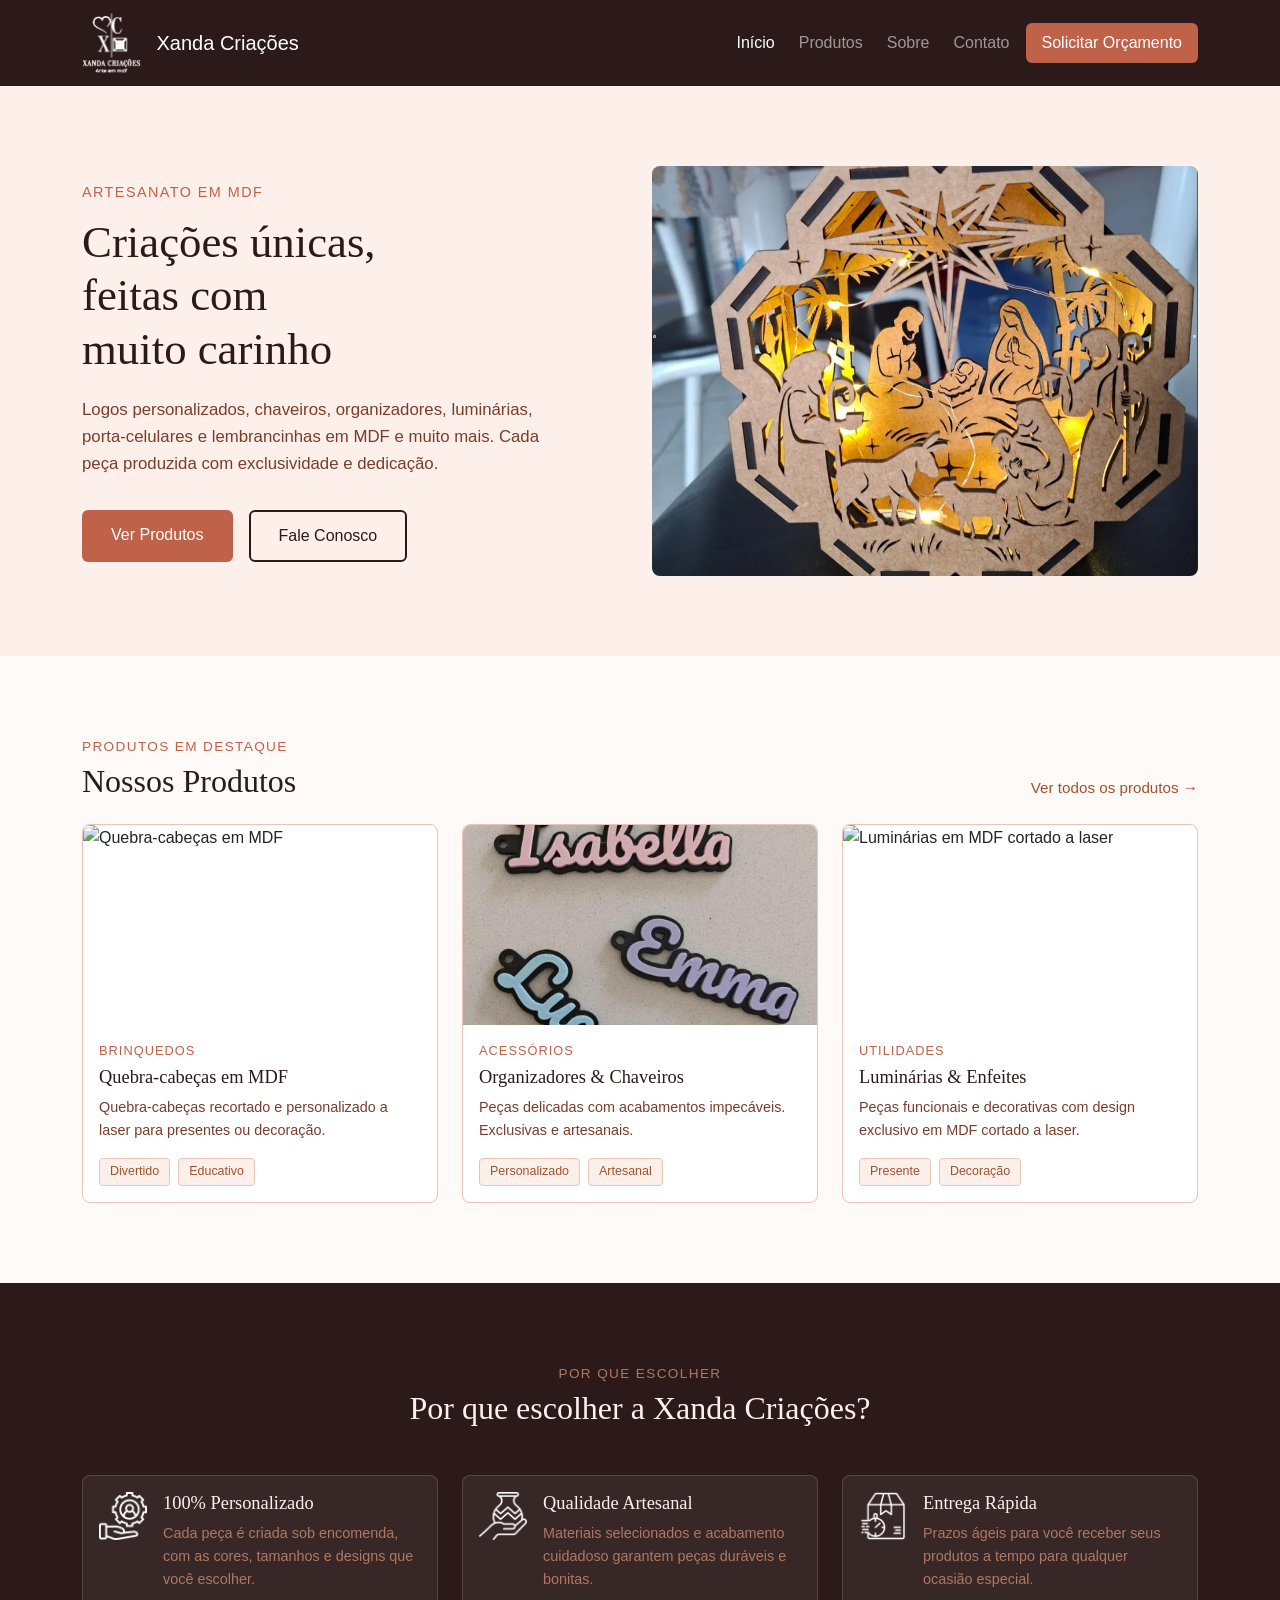
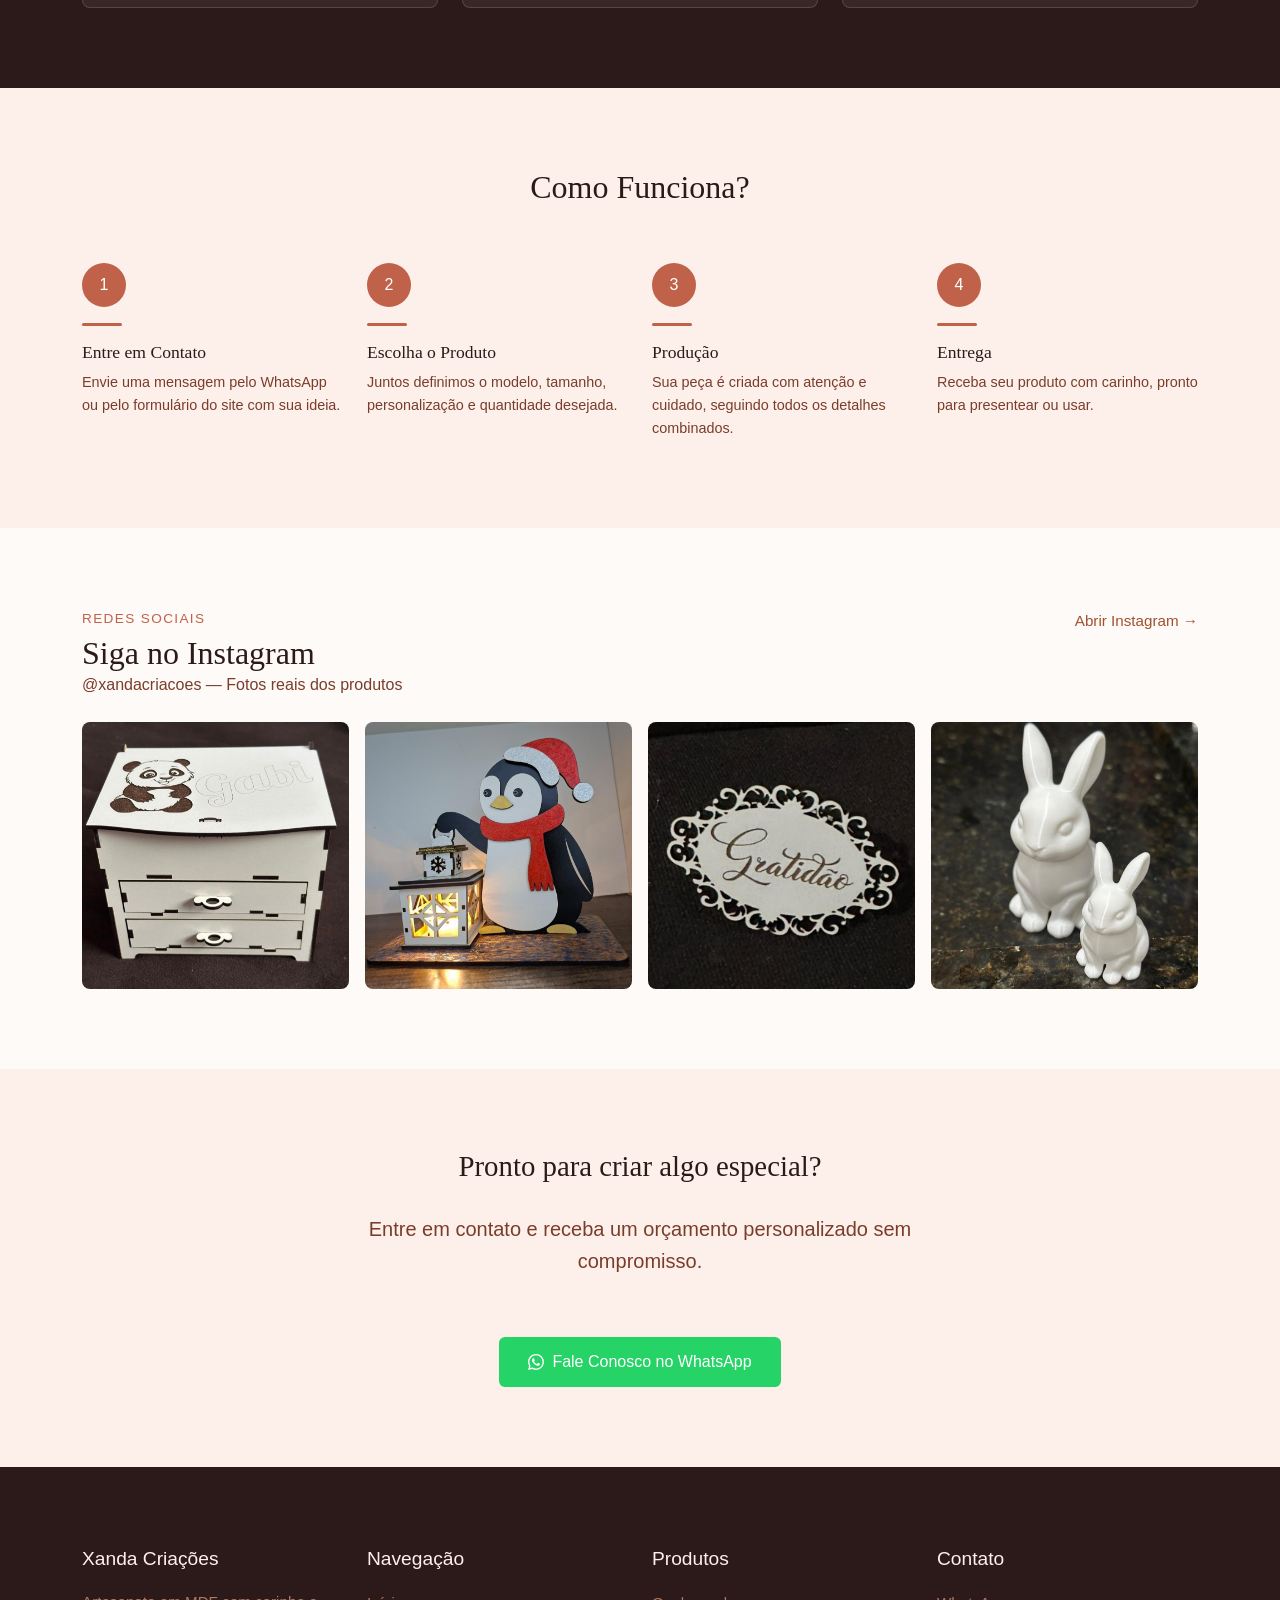
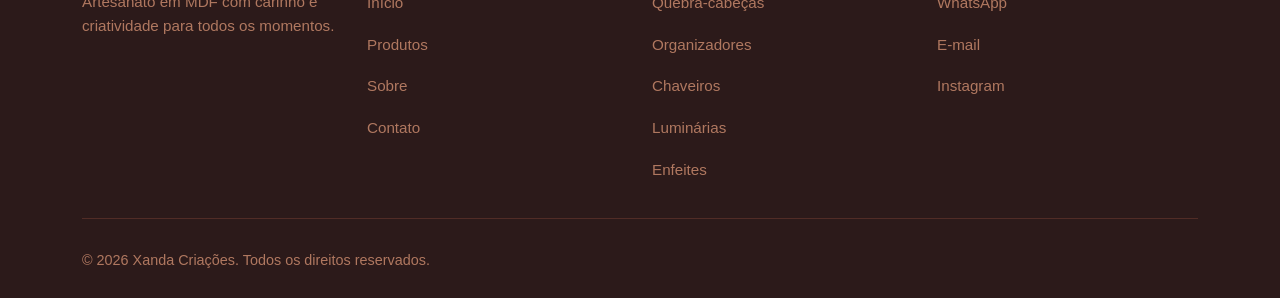
==== commit 4bfb21c6: "Revise product details and update footer links Updated product descriptions and categories in the HT" ====
--- a/xanda-criacoes/index.html
+++ b/xanda-criacoes/index.html
@@ -77,9 +77,9 @@
                 Criações únicas,<br />feitas com<br />muito carinho
               </h1>
               <p class="hero-descricao">
-                Logos personalizados, chaveiros, brincos, cofres,
-                porta-celulares e lembrancinhas em MDF. Cada peça produzida com
-                exclusividade e dedicação.
+                Logos personalizados, chaveiros, organizadores, luminárias,
+                porta-celulares e lembrancinhas em MDF e muito mais. Cada peça
+                produzida com exclusividade e dedicação.
               </p>
               <div class="hero-botoes">
                 <a href="produtos.html" class="btn btn-hero-primario"
@@ -125,20 +125,20 @@
             <div class="col">
               <div class="card card-produto h-100">
                 <img
-                  src="assets/img/produtos/logos_em_mdf.jpg"
+                  src="assets/img/produtos/quebra_cabecas_em_mdf.jpeg"
                   class="card-img-top"
-                  alt="Logos personalizados em MDF"
+                  alt="Quebra-cabeças em MDF"
                 />
                 <div class="card-body">
-                  <p class="card-categoria">Personalização</p>
-                  <h5 class="card-title">Logos em MDF</h5>
+                  <p class="card-categoria">Brinquedos</p>
+                  <h5 class="card-title">Quebra-cabeças em MDF</h5>
                   <p class="card-text">
-                    Logotipo recortado e personalizado a laser para empresas,
+                    Quebra-cabeças recortado e personalizado a laser para
                     presentes ou decoração.
                   </p>
                   <div class="card-badges">
-                    <span class="badge-produto">Personalizado</span>
-                    <span class="badge-produto">Sob encomenda</span>
+                    <span class="badge-produto">Divertido</span>
+                    <span class="badge-produto">Educativo</span>
                   </div>
                 </div>
               </div>
@@ -150,17 +150,17 @@
                 <img
                   src="assets/img/produtos/chaveiros.jpeg"
                   class="card-img-top"
-                  alt="Brincos e chaveiros em MDF"
+                  alt="Chaveiros personalizados"
                 />
                 <div class="card-body">
                   <p class="card-categoria">Acessórios</p>
-                  <h5 class="card-title">Brincos & Chaveiros</h5>
+                  <h5 class="card-title">Organizadores & Chaveiros</h5>
                   <p class="card-text">
-                    Peças delicadas com acabamentos impecáveis. Exclusivos e
+                    Peças delicadas com acabamentos impecáveis. Exclusivas e
                     artesanais.
                   </p>
                   <div class="card-badges">
-                    <span class="badge-produto">Moda</span>
+                    <span class="badge-produto">Personalizado</span>
                     <span class="badge-produto">Artesanal</span>
                   </div>
                 </div>
@@ -171,19 +171,19 @@
             <div class="col">
               <div class="card card-produto h-100">
                 <img
-                  src="assets/img/produtos/porta_celular.jpg"
+                  src="assets/img/produtos/luminarias.jpeg"
                   class="card-img-top"
-                  alt="Cofres e porta-celular em MDF"
+                  alt="Luminárias em MDF cortado a laser"
                 />
                 <div class="card-body">
                   <p class="card-categoria">Utilidades</p>
-                  <h5 class="card-title">Cofres & Porta-Celular</h5>
+                  <h5 class="card-title">Luminárias & Enfeites</h5>
                   <p class="card-text">
-                    Peças funcionais com design exclusivo em MDF cortado a
-                    laser.
+                    Peças funcionais e decorativas com design exclusivo em MDF
+                    cortado a laser.
                   </p>
                   <div class="card-badges">
-                    <span class="badge-produto">Utilidade</span>
+                    <span class="badge-produto">Presente</span>
                     <span class="badge-produto">Decoração</span>
                   </div>
                 </div>
@@ -485,16 +485,31 @@
 
           <div class="col">
             <h5 class="footer-titulo">Produtos</h5>
-            <p><a href="produtos.html#logos" class="footer-link">Logos</a></p>
-            <p>
-              <a href="produtos.html#chaveiros" class="footer-link"
-                >Chaveiros</a
-              >
-            </p>
-            <p>
-              <a href="produtos.html#brincos" class="footer-link">Brincos</a>
-            </p>
-            <p><a href="produtos.html#cofres" class="footer-link">Cofres</a></p>
+            <p>
+              <a href="produtos.html#brinquedos" class="footer-link">
+                Quebra-cabeças</a
+              >
+            </p>
+            <p>
+              <a href="produtos.html#acessorios" class="footer-link">
+                Organizadores</a
+              >
+            </p>
+            <p>
+              <a href="produtos.html#acessorios" class="footer-link">
+                Chaveiros</a
+              >
+            </p>
+            <p>
+              <a href="produtos.html#utilidades" class="footer-link">
+                Luminárias</a
+              >
+            </p>
+            <p>
+              <a href="produtos.html#utilidades" class="footer-link">
+                Enfeites</a
+              >
+            </p>
           </div>
 
           <div class="col">
@@ -505,7 +520,7 @@
                 target="_blank"
                 rel="noopener noreferrer"
                 class="footer-link"
-                >WhatsApp: (47) 99268-0063</a
+                >WhatsApp</a
               >
             </p>
             <p>
@@ -519,7 +534,7 @@
                 target="_blank"
                 rel="noopener noreferrer"
                 class="footer-link"
-                >Instagram: @xandacriacoes</a
+                >Instagram</a
               >
             </p>
           </div>
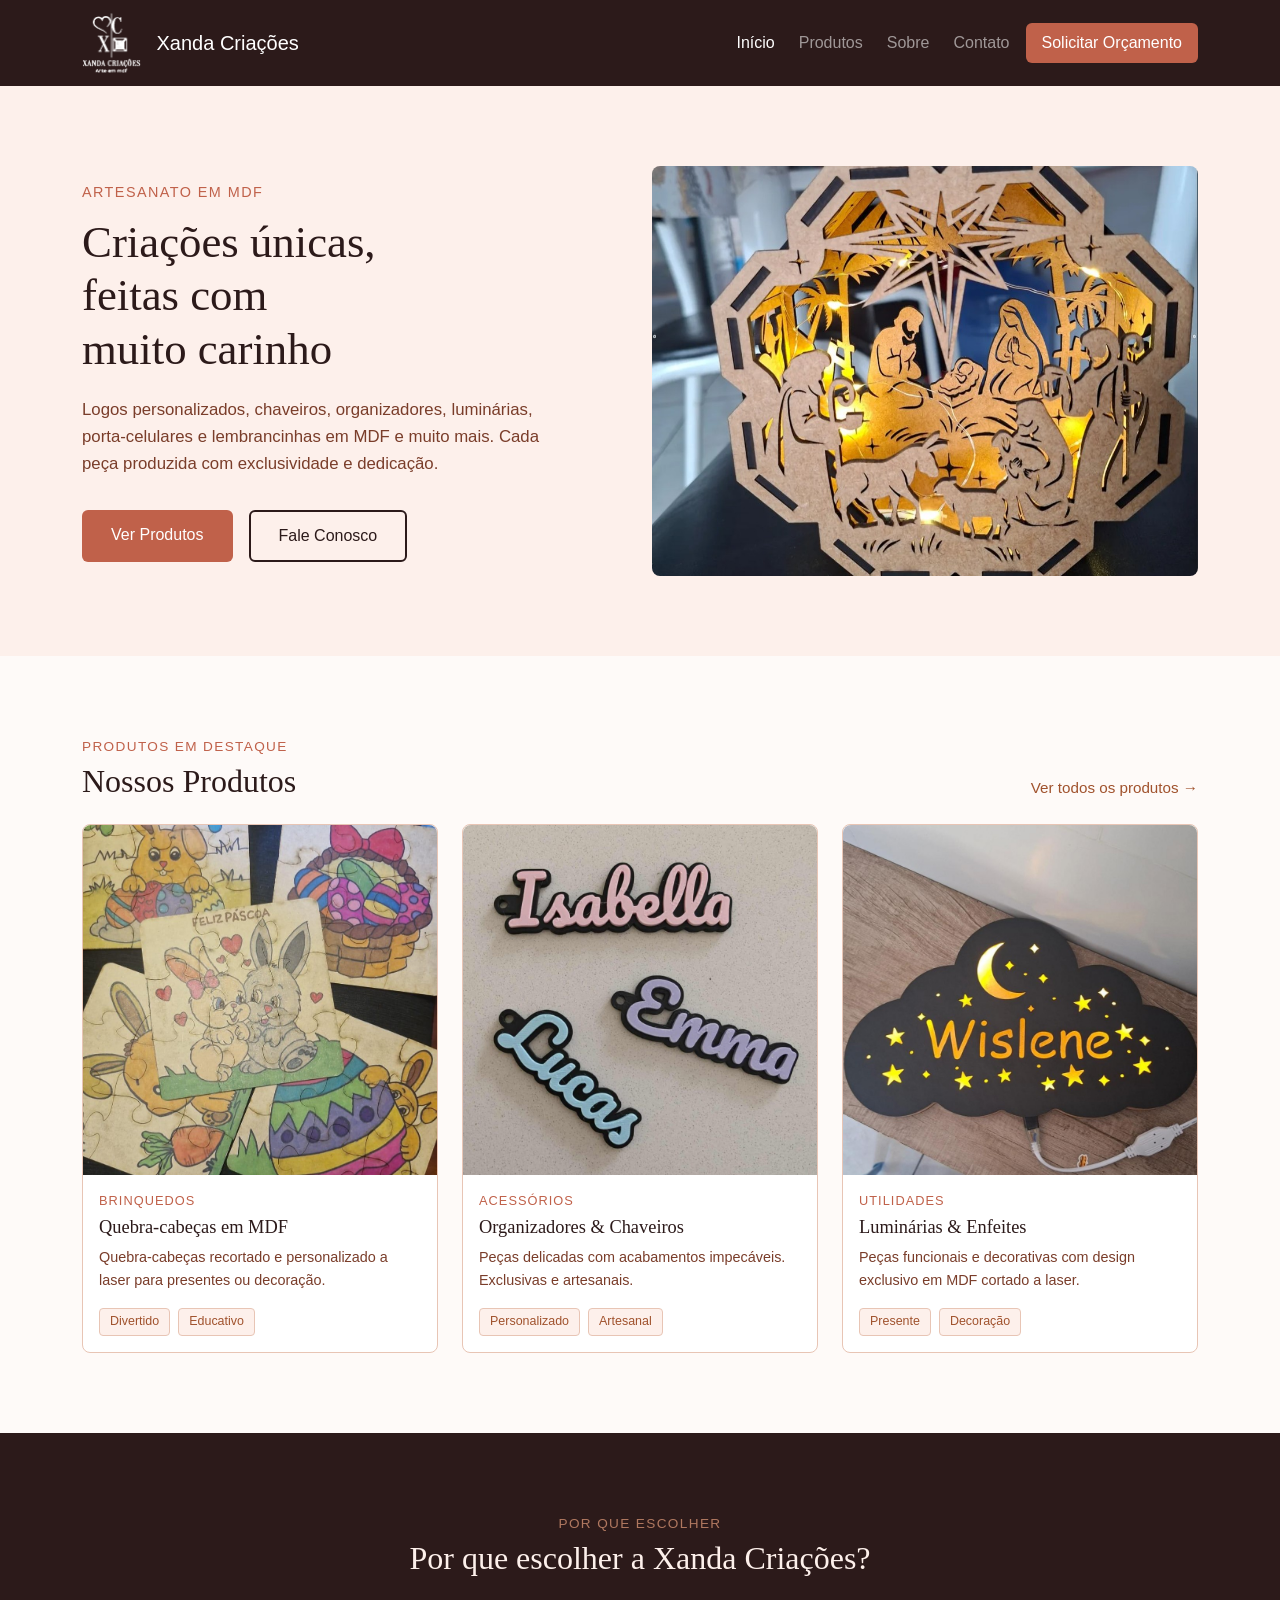
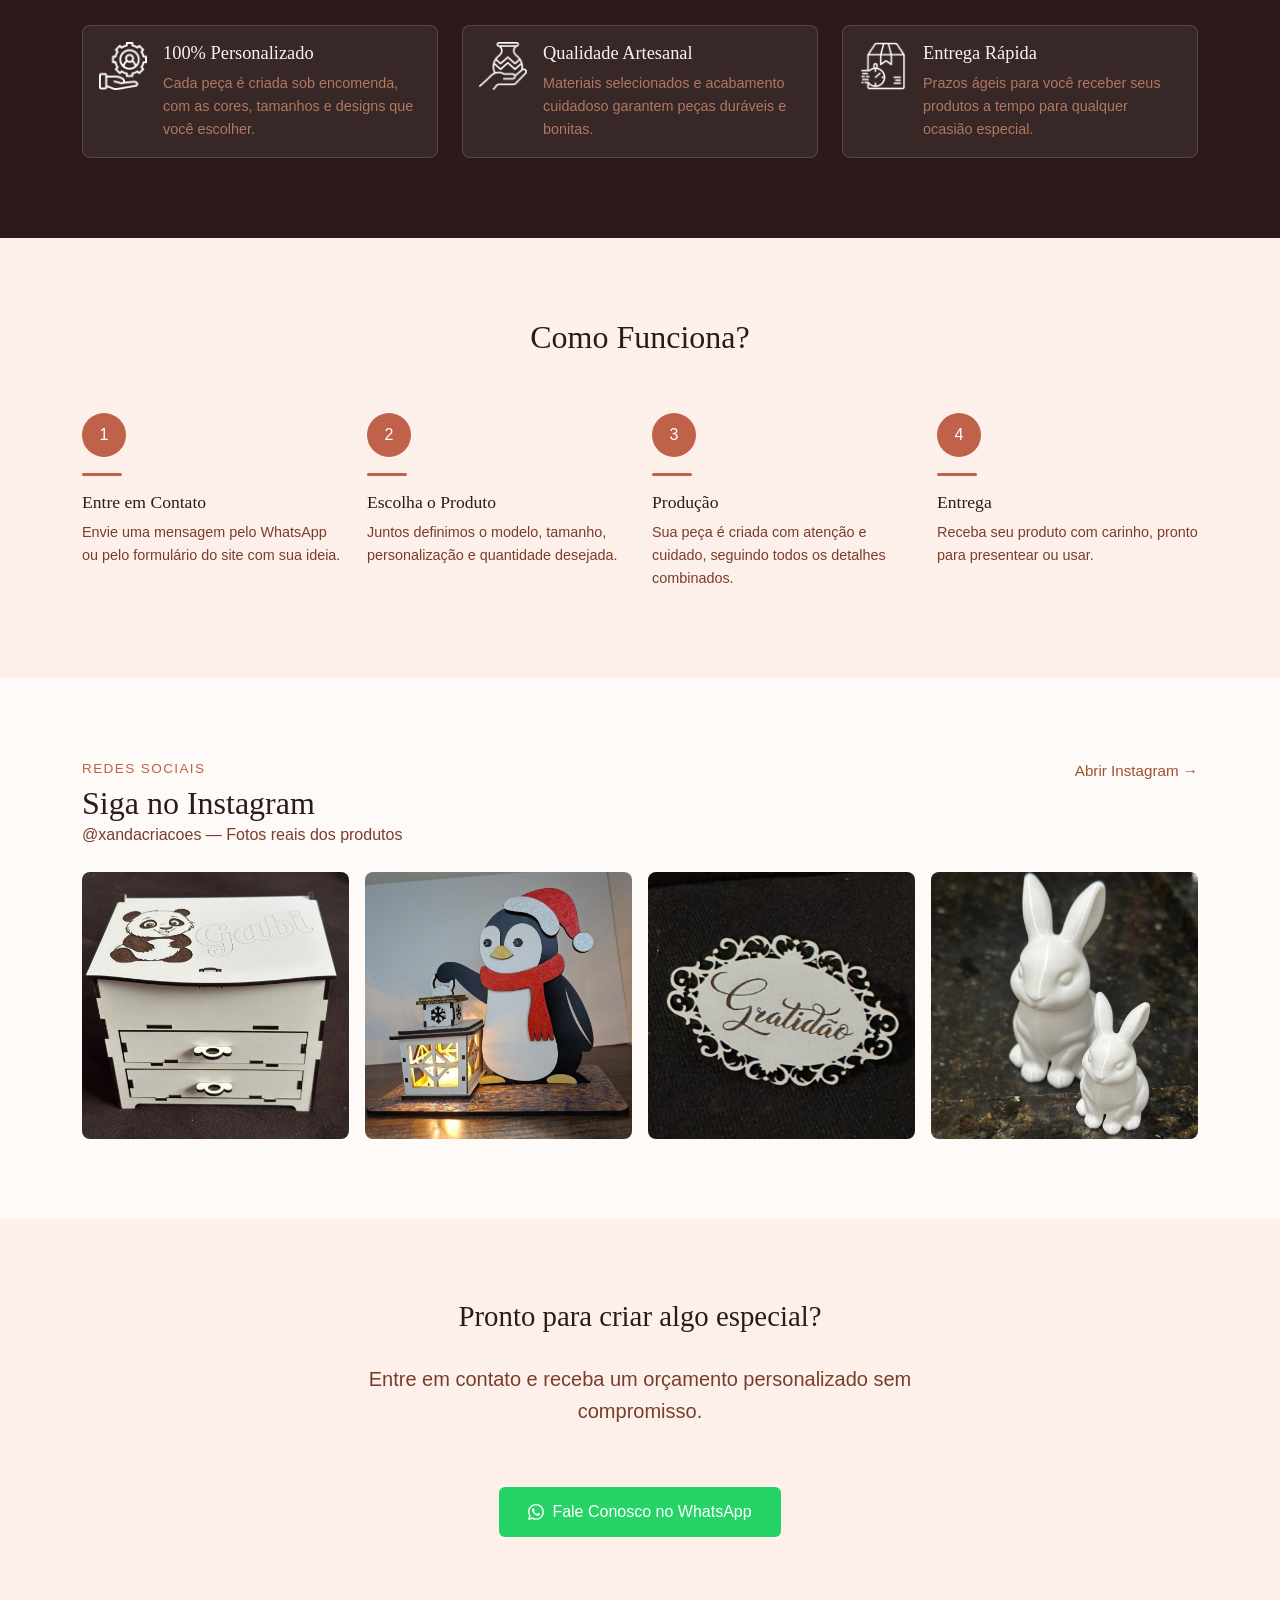
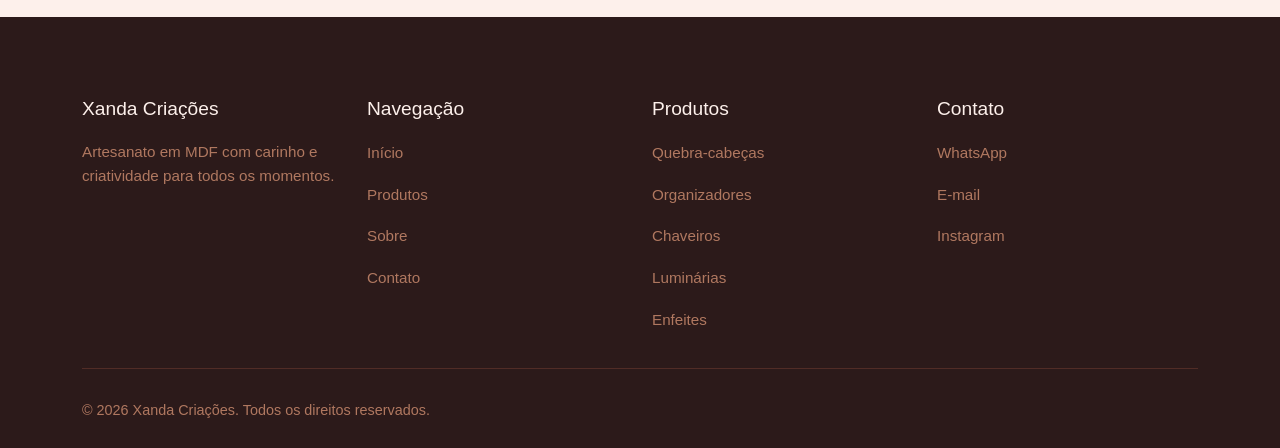
==== commit 3c32a46a: "Update meta description for Xanda Criações" ====
--- a/xanda-criacoes/index.html
+++ b/xanda-criacoes/index.html
@@ -5,7 +5,7 @@
     <meta name="viewport" content="width=device-width, initial-scale=1.0" />
     <meta
       name="description"
-      content="Artesanato em MDF com carinho e personalização. Logos, chaveiros, cofres e muito mais."
+      content="Descubra a Xanda Criações, uma marca de artesanato em MDF que transforma ideias em peças únicas e personalizadas. De logos a chaveiros, organizadores, luminárias e muito mais, cada criação é feita com carinho e atenção aos detalhes. Explore nossos produtos exclusivos e crie algo especial para presentear ou decorar seu espaço."
     />
     <title>Xanda Criações — Artesanato em MDF</title>
     <link
--- a/xanda-criacoes/assets/css/global.css
+++ b/xanda-criacoes/assets/css/global.css
@@ -6,7 +6,6 @@
 :root {
   /* --- Cores principais --- */
   --cor-forte: #2c1a1a; /* Navbar, Footer, textos sobre fundo claro */
-  --cor-extra: #2c1a1ad7; /* Navbar, Footer, textos sobre fundo claro */
   --cor-destaque: #c0614a; /* Botões CTA, destaques, hover */
   --cor-padrao: #a0522d; /* Links, títulos de seção, ícones */
   --cor-whatsapp: #25d366; /* Botão WhatsApp */
@@ -80,6 +79,38 @@
   color: var(--fundo-branco) !important;
 }
 
+/* --- Breadcrumb --- */
+#breadcrumb {
+  background-color: var(--cor-forte);
+  padding: 0;
+}
+
+.breadcrumb-xanda .breadcrumb-item {
+  font-size: 0.9rem;
+}
+
+.breadcrumb-xanda .breadcrumb-item + .breadcrumb-item::before {
+  color: var(--texto-muted); /* cor do divisor > */
+}
+
+.breadcrumb-xanda .breadcrumb-item.active {
+  color: var(--texto-claro);
+  font-weight: 500;
+}
+
+.breadcrumb-xanda .simple-link {
+  color: var(--texto-muted);
+}
+
+.breadcrumb-xanda .simple-link:hover {
+  color: var(--texto-claro);
+}
+
+.divisor-breadcrumb {
+  border-color: var(--cor-destaque) !important;
+  margin: 0;
+}
+
 /* --- Links simples --- */
 .simple-link {
   color: var(--cor-padrao);
@@ -111,6 +142,28 @@
   background-color: var(--cor-whatsapp-hover);
 }
 
+/* Call to Action */
+
+#call-to-action {
+  padding: 80px 0;
+  background-color: var(--fundo-suave);
+  text-align: center;
+}
+
+.cta-titulo {
+  font-family: var(--fonte-titulo);
+  font-size: 1.8rem;
+  color: var(--texto-escuro);
+  margin-bottom: 30px;
+}
+
+.cta-descricao {
+  font-size: 1.25rem;
+  color: var(--texto-medio);
+  line-height: 1.6;
+  margin-bottom: 60px;
+}
+
 /* --- Footer --- */
 #footer {
   background-color: var(--cor-forte);
--- a/xanda-criacoes/assets/css/pages.css
+++ b/xanda-criacoes/assets/css/pages.css
@@ -147,7 +147,7 @@
 .card-produto .card-img-top {
   border-radius: var(--raio-borda) var(--raio-borda) 0 0;
   object-fit: cover;
-  height: 200px;
+  height: 350px;
 }
 
 .card-categoria {
@@ -302,75 +302,27 @@
   transform: scale(1.05);
 }
 
-/* Call to Action */
-
-#call-to-action {
-  padding: 80px 0;
-  background-color: var(--fundo-suave);
-  text-align: center;
-}
-
-.cta-titulo {
-  font-family: var(--fonte-titulo);
-  font-size: 1.8rem;
-  color: var(--texto-escuro);
-  margin-bottom: 30px;
-}
-
-.cta-descricao {
-  font-size: 1.25rem;
-  color: var(--texto-medio);
-  line-height: 1.6;
-  margin-bottom: 60px;
-}
-
 /* =========================================================
    XANDA CRIAÇÕES — Produtos
    ========================================================= */
 
-/* --- Breadcrumb --- */
-#breadcrumb {
-  background-color: var(--cor-extra);
-  padding: 12px 0;
-}
-
-.breadcrumb-xanda .breadcrumb-item {
-  font-size: 0.9rem;
-}
-
-.breadcrumb-xanda .breadcrumb-item + .breadcrumb-item::before {
-  color: var(--texto-muted); /* cor do divisor > */
-}
-
-.breadcrumb-xanda .breadcrumb-item.active {
+/* Cabeçalho da página */
+#produtos-header,
+#sobre-header {
+  background-color: var(--cor-forte);
+  padding: 60px 0 40px;
+}
+
+.pagina-titulo {
+  font-family: var(--fonte-titulo);
+  font-size: 2.5rem;
   color: var(--texto-claro);
-  font-weight: 500;
-}
-
-.breadcrumb-xanda .simple-link {
-  color: var(--texto-muted);
-}
-
-.breadcrumb-xanda .simple-link:hover {
-  color: var(--texto-claro);
-}
-
-/* Cabeçalho da página */
-#produtos-header {
-  background-color: var(--texto-muted);
-  padding: 60px 0 40px;
-}
-
-.pagina-titulo {
-  font-family: var(--fonte-titulo);
-  font-size: 2.5rem;
-  color: var(--texto-escuro);
   margin-bottom: 12px;
 }
 
 .pagina-descricao {
   font-size: 1rem;
-  color: var(--texto-claro);
+  color: var(--texto-muted);
   max-width: 520px;
 }
 
@@ -434,11 +386,7 @@
 }
 
 /* Padding interno — igual nos dois lados */
-.contato-conteudo-esquerdo {
-  padding: 60px 0;
-}
-
-.contato-conteudo-direito {
+.contato-conteudo {
   padding: 60px 40px;
 }
 
@@ -529,6 +477,7 @@
   padding: 12px 28px;
   font-weight: 500;
   font-size: 1rem;
+  margin-top: 34px;
   transition: background-color 0.2s ease;
   border: none;
 }
@@ -543,16 +492,156 @@
   #contato {
     background: linear-gradient(
       to bottom,
-      var(--cor-forte) 45%,
-      var(--fundo-card) 45%
+      var(--cor-forte) 44%,
+      var(--fundo-card) 44%
     );
-  }
-
-  .contato-conteudo {
-    padding: 40px 24px;
   }
 
   .contato-titulo {
     font-size: 1.8rem;
   }
 }
+
+/* =========================================================
+   XANDA CRIAÇÕES — Sobre
+   ========================================================= */
+
+/* --- História --- */
+#historia {
+  padding: 60px 0;
+  background-color: var(--cor-forte);
+}
+
+.historia-subtitulo {
+  font-size: 0.9rem;
+  font-weight: 500;
+  color: var(--cor-destaque);
+  text-transform: uppercase;
+  letter-spacing: 0.1em;
+  margin-bottom: 12px;
+}
+
+.historia-titulo {
+  font-family: var(--fonte-titulo);
+  font-size: 2.5rem;
+  color: var(--texto-claro);
+  margin-bottom: 16px;
+  margin-bottom: 20px;
+}
+
+.historia-descricao {
+  font-size: 1rem;
+  color: var(--texto-muted);
+  line-height: 1.7;
+  margin-bottom: 32px;
+  max-width: 480px;
+}
+
+.historia-imagem {
+  border-radius: var(--raio-borda);
+  width: 100%;
+}
+
+/* --- numeros --- */
+#numeros {
+  background-color: var(--fundo-card);
+  padding: 0;
+}
+
+.numero-item {
+  text-align: center;
+  padding: 48px 24px;
+  border-right: 1px solid var(--borda);
+}
+
+.numero-item:last-child {
+  border-right: none;
+}
+
+.numero-valor {
+  font-family: var(--fonte-titulo);
+  font-size: 2.8rem;
+  font-weight: 400;
+  color: var(--cor-destaque);
+  margin-bottom: 4px;
+  line-height: 1;
+}
+
+.numero-descricao {
+  font-size: 0.9rem;
+  color: var(--texto-muted);
+  margin-bottom: 0;
+}
+
+@media (max-width: 767px) {
+  .numero-item {
+    border-right: none;
+    border-bottom: 1px solid var(--borda);
+    padding: 32px 16px;
+  }
+}
+
+@media (max-width: 991px) {
+  #historia {
+    padding: 48px 0;
+    text-align: center;
+  }
+
+  .historia-titulo {
+    font-size: 2rem;
+  }
+
+  .historia-imagem {
+    margin-bottom: 32px;
+  }
+
+  /* Imagem aparece primeiro no mobile */
+  .col-lg-5:last-child {
+    order: -1;
+  }
+}
+
+/* --- destaque --- */
+#destaque {
+  background-color: var(--fundo-card);
+  padding: 35px 0;
+}
+
+.quem-somos,
+.valores {
+  padding: 25px;
+}
+
+.destaque-subtitulo {
+  font-size: 0.9rem;
+  font-weight: 500;
+  color: var(--cor-destaque);
+  text-transform: uppercase;
+  letter-spacing: 0.1em;
+  margin-bottom: 12px;
+}
+
+.destaque-titulo {
+  font-family: var(--fonte-titulo);
+  font-size: 1.8rem;
+  color: var(--texto-escuro);
+  margin-bottom: 16px;
+}
+
+.destaque-descricao {
+  font-size: 1rem;
+  color: var(--texto-muted);
+  line-height: 1.7;
+}
+
+.destaque-caixa {
+  padding: 18px;
+  background-color: var(--fundo-suave);
+  border: 1px solid var(--borda);
+  border-radius: var(--raio-borda);
+  transition: background-color 0.2s ease;
+}
+
+.destaque-caixa:hover {
+  background-color: var(--fundo-card);
+}
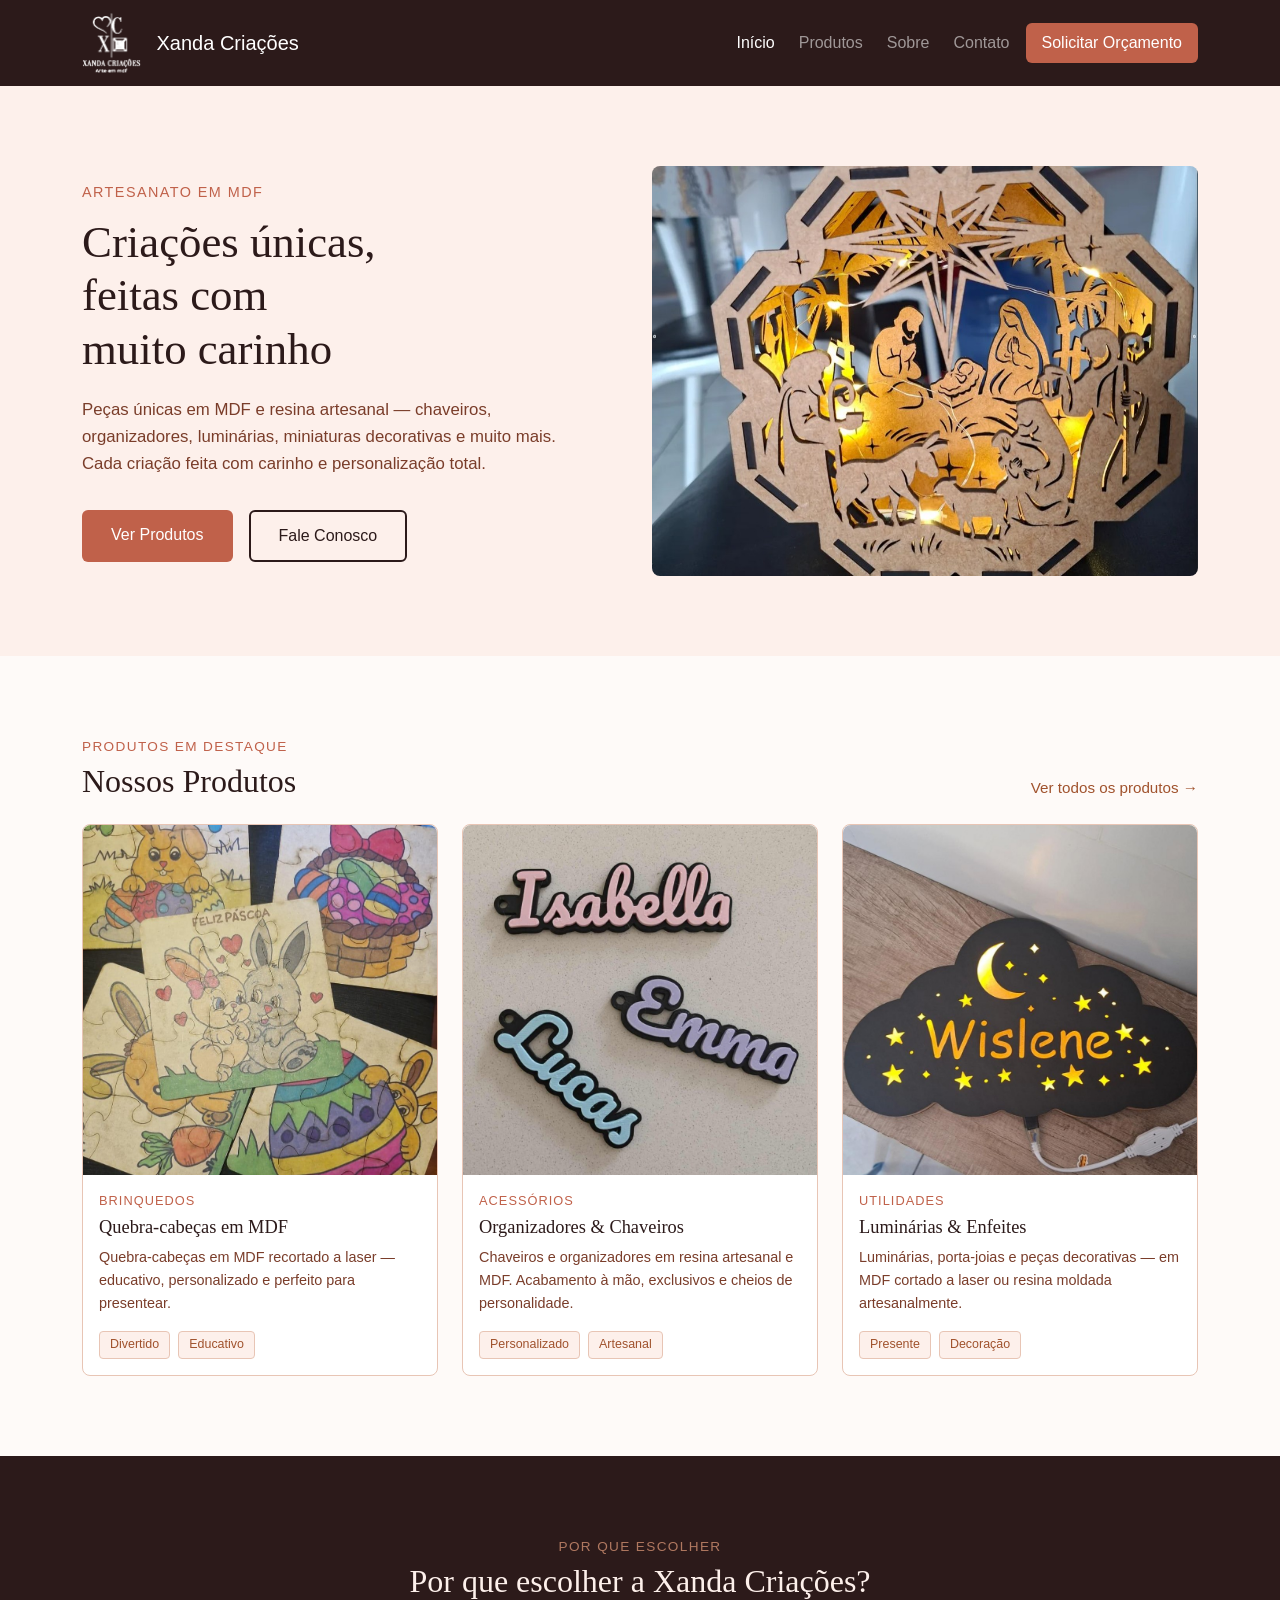
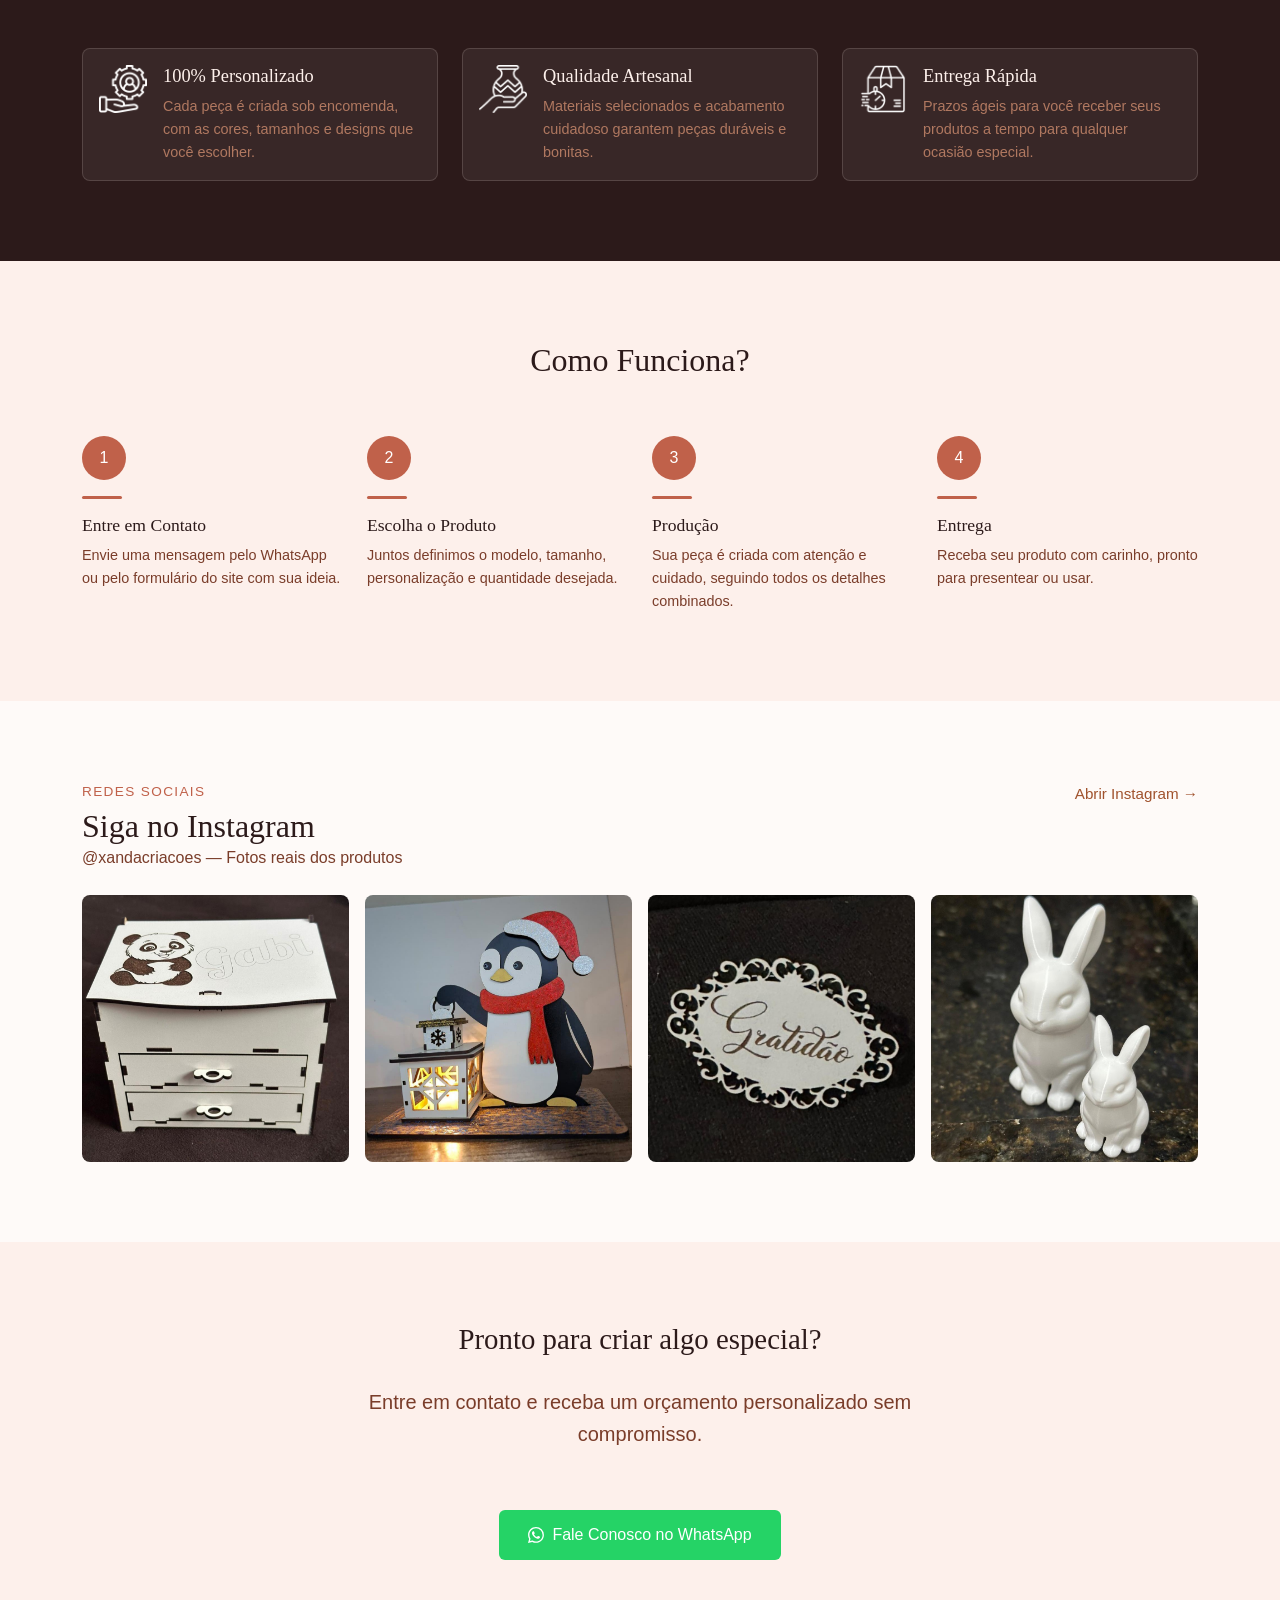
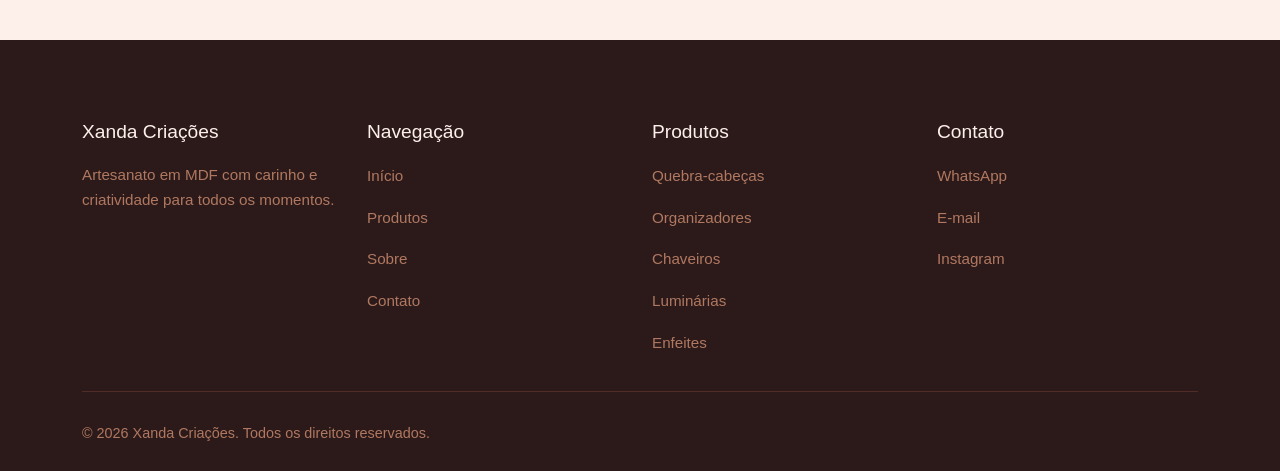
==== commit ab25cfe4: "Revise content in index.html for better clarity Updated product descriptions and section headers for" ====
--- a/xanda-criacoes/index.html
+++ b/xanda-criacoes/index.html
@@ -8,6 +8,19 @@
       content="Descubra a Xanda Criações, uma marca de artesanato em MDF que transforma ideias em peças únicas e personalizadas. De logos a chaveiros, organizadores, luminárias e muito mais, cada criação é feita com carinho e atenção aos detalhes. Explore nossos produtos exclusivos e crie algo especial para presentear ou decorar seu espaço."
     />
     <title>Xanda Criações — Artesanato em MDF</title>
+    <!-- Favicon -->
+    <link
+      rel="icon"
+      type="image/png"
+      sizes="32x32"
+      href="assets/img/icones/favicon-32x32.png"
+    />
+    <link
+      rel="icon"
+      type="image/png"
+      sizes="48x48"
+      href="assets/img/icones/favicon-48x48.png"
+    />
     <link
       href="https://cdn.jsdelivr.net/npm/bootstrap@5.3.8/dist/css/bootstrap.min.css"
       rel="stylesheet"
@@ -23,7 +36,7 @@
       <div class="container">
         <a
           class="navbar-brand d-flex align-items-center gap-2"
-          href="index.html"
+          href="#"
         >
           <img
             src="assets/img/logo.png"
@@ -77,9 +90,7 @@
                 Criações únicas,<br />feitas com<br />muito carinho
               </h1>
               <p class="hero-descricao">
-                Logos personalizados, chaveiros, organizadores, luminárias,
-                porta-celulares e lembrancinhas em MDF e muito mais. Cada peça
-                produzida com exclusividade e dedicação.
+                Peças únicas em MDF e resina artesanal — chaveiros, organizadores, luminárias, miniaturas decorativas e muito mais. Cada criação feita com carinho e personalização total.
               </p>
               <div class="hero-botoes">
                 <a href="produtos.html" class="btn btn-hero-primario"
@@ -133,8 +144,7 @@
                   <p class="card-categoria">Brinquedos</p>
                   <h5 class="card-title">Quebra-cabeças em MDF</h5>
                   <p class="card-text">
-                    Quebra-cabeças recortado e personalizado a laser para
-                    presentes ou decoração.
+                    Quebra-cabeças em MDF recortado a laser — educativo, personalizado e perfeito para presentear.
                   </p>
                   <div class="card-badges">
                     <span class="badge-produto">Divertido</span>
@@ -156,8 +166,7 @@
                   <p class="card-categoria">Acessórios</p>
                   <h5 class="card-title">Organizadores & Chaveiros</h5>
                   <p class="card-text">
-                    Peças delicadas com acabamentos impecáveis. Exclusivas e
-                    artesanais.
+                    Chaveiros e organizadores em resina artesanal e MDF. Acabamento à mão, exclusivos e cheios de personalidade.
                   </p>
                   <div class="card-badges">
                     <span class="badge-produto">Personalizado</span>
@@ -179,8 +188,7 @@
                   <p class="card-categoria">Utilidades</p>
                   <h5 class="card-title">Luminárias & Enfeites</h5>
                   <p class="card-text">
-                    Peças funcionais e decorativas com design exclusivo em MDF
-                    cortado a laser.
+                    Luminárias, porta-joias e peças decorativas — em MDF cortado a laser ou resina moldada artesanalmente.
                   </p>
                   <div class="card-badges">
                     <span class="badge-produto">Presente</span>
@@ -195,76 +203,78 @@
 
       <!-- POR QUE ESCOLHER -->
       <section id="porque-escolher">
-        <div class="container">
-          <!-- Cabeçalho da seção -->
-          <div class="row mb-5">
-            <div class="col text-center">
-              <p class="secao-subtitulo secao-subtitulo--inverso">
-                Por que escolher
-              </p>
-              <h2 class="secao-titulo secao-titulo--inverso">
-                Por que escolher a Xanda Criações?
-              </h2>
-            </div>
-          </div>
-
-          <!-- Grid de cards -->
-          <div class="row row-cols-1 row-cols-md-3 g-4">
-            <!-- Card 1 -->
-            <div class="col">
-              <div class="card card-porque h-100">
-                <div class="card-body d-flex gap-3">
-                  <img
-                    src="assets/img/icones/personalizado_50x50.png"
-                    alt="Ícone de qualidade"
-                    class="icone-porque"
-                  />
-                  <div>
-                    <h5 class="card-title">100% Personalizado</h5>
-                    <p class="card-text">
-                      Cada peça é criada sob encomenda, com as cores, tamanhos e
-                      designs que você escolher.
-                    </p>
+        <div data-reveal="left">
+          <div class="container">
+            <!-- Cabeçalho da seção -->
+            <div class="row mb-5">
+              <div class="col text-center">
+                <p class="secao-subtitulo secao-subtitulo--inverso">
+                  Por que escolher
+                </p>
+                <h2 class="secao-titulo secao-titulo--inverso">
+                  Por que escolher a Xanda Criações?
+                </h2>
+              </div>
+            </div>
+
+            <!-- Grid de cards -->
+            <div class="row row-cols-1 row-cols-md-3 g-4">
+              <!-- Card 1 -->
+              <div class="col">
+                <div class="card card-porque h-100">
+                  <div class="card-body d-flex gap-3">
+                    <img
+                      src="assets/img/icones/personalizado_50x50.png"
+                      alt="Ícone de qualidade"
+                      class="icone-porque"
+                    />
+                    <div>
+                      <h5 class="card-title">100% Personalizado</h5>
+                      <p class="card-text">
+                        Cada peça é criada sob encomenda, com as cores, tamanhos
+                        e designs que você escolher.
+                      </p>
+                    </div>
                   </div>
                 </div>
               </div>
-            </div>
-
-            <!-- Card 2 -->
-            <div class="col">
-              <div class="card card-porque h-100">
-                <div class="card-body d-flex gap-3">
-                  <img
-                    src="assets/img/icones/artesanal_50x50.png"
-                    alt="Ícone de qualidade"
-                    class="icone-porque"
-                  />
-                  <div>
-                    <h5 class="card-title">Qualidade Artesanal</h5>
-                    <p class="card-text">
-                      Materiais selecionados e acabamento cuidadoso garantem
-                      peças duráveis e bonitas.
-                    </p>
+
+              <!-- Card 2 -->
+              <div class="col">
+                <div class="card card-porque h-100">
+                  <div class="card-body d-flex gap-3">
+                    <img
+                      src="assets/img/icones/artesanal_50x50.png"
+                      alt="Ícone de qualidade"
+                      class="icone-porque"
+                    />
+                    <div>
+                      <h5 class="card-title">Qualidade Artesanal</h5>
+                      <p class="card-text">
+                        Materiais selecionados e acabamento cuidadoso garantem
+                        peças duráveis e bonitas.
+                      </p>
+                    </div>
                   </div>
                 </div>
               </div>
-            </div>
-
-            <!-- Card 3 -->
-            <div class="col">
-              <div class="card card-porque h-100">
-                <div class="card-body d-flex gap-3">
-                  <img
-                    src="assets/img/icones/rapido_50x50.png"
-                    alt="Ícone de qualidade"
-                    class="icone-porque"
-                  />
-                  <div>
-                    <h5 class="card-title">Entrega Rápida</h5>
-                    <p class="card-text">
-                      Prazos ágeis para você receber seus produtos a tempo para
-                      qualquer ocasião especial.
-                    </p>
+
+              <!-- Card 3 -->
+              <div class="col">
+                <div class="card card-porque h-100">
+                  <div class="card-body d-flex gap-3">
+                    <img
+                      src="assets/img/icones/rapido_50x50.png"
+                      alt="Ícone de qualidade"
+                      class="icone-porque"
+                    />
+                    <div>
+                      <h5 class="card-title">Entrega Rápida</h5>
+                      <p class="card-text">
+                        Prazos ágeis para você receber seus produtos a tempo
+                        para qualquer ocasião especial.
+                      </p>
+                    </div>
                   </div>
                 </div>
               </div>
@@ -275,65 +285,67 @@
 
       <!-- COMO FUNCIONA -->
       <section id="como-funciona">
-        <div class="container">
-          <!-- Cabeçalho -->
-          <div class="row mb-5">
-            <div class="col text-center">
-              <h2 class="secao-titulo">Como Funciona?</h2>
-            </div>
-          </div>
-
-          <!-- 4 passos -->
-          <div class="row row-cols-1 row-cols-sm-2 row-cols-lg-4 g-4">
-            <!-- Passo 1 -->
-            <div class="col">
-              <div class="funciona-passo">
-                <div class="funciona-marcador">1</div>
-                <div class="funciona-divisoria"></div>
-                <h5 class="funciona-titulo">Entre em Contato</h5>
-                <p class="funciona-descricao">
-                  Envie uma mensagem pelo WhatsApp ou pelo formulário do site
-                  com sua ideia.
-                </p>
-              </div>
-            </div>
-
-            <!-- Passo 2 -->
-            <div class="col">
-              <div class="funciona-passo">
-                <div class="funciona-marcador">2</div>
-                <div class="funciona-divisoria"></div>
-                <h5 class="funciona-titulo">Escolha o Produto</h5>
-                <p class="funciona-descricao">
-                  Juntos definimos o modelo, tamanho, personalização e
-                  quantidade desejada.
-                </p>
-              </div>
-            </div>
-
-            <!-- Passo 3 -->
-            <div class="col">
-              <div class="funciona-passo">
-                <div class="funciona-marcador">3</div>
-                <div class="funciona-divisoria"></div>
-                <h5 class="funciona-titulo">Produção</h5>
-                <p class="funciona-descricao">
-                  Sua peça é criada com atenção e cuidado, seguindo todos os
-                  detalhes combinados.
-                </p>
-              </div>
-            </div>
-
-            <!-- Passo 4 -->
-            <div class="col">
-              <div class="funciona-passo">
-                <div class="funciona-marcador">4</div>
-                <div class="funciona-divisoria"></div>
-                <h5 class="funciona-titulo">Entrega</h5>
-                <p class="funciona-descricao">
-                  Receba seu produto com carinho, pronto para presentear ou
-                  usar.
-                </p>
+        <div data-reveal="right">
+          <div class="container">
+            <!-- Cabeçalho -->
+            <div class="row mb-5">
+              <div class="col text-center">
+                <h2 class="secao-titulo">Como Funciona?</h2>
+              </div>
+            </div>
+
+            <!-- 4 passos -->
+            <div class="row row-cols-1 row-cols-sm-2 row-cols-lg-4 g-4">
+              <!-- Passo 1 -->
+              <div class="col">
+                <div class="funciona-passo">
+                  <div class="funciona-marcador">1</div>
+                  <div class="funciona-divisoria"></div>
+                  <h5 class="funciona-titulo">Entre em Contato</h5>
+                  <p class="funciona-descricao">
+                    Envie uma mensagem pelo WhatsApp ou pelo formulário do site
+                    com sua ideia.
+                  </p>
+                </div>
+              </div>
+
+              <!-- Passo 2 -->
+              <div class="col">
+                <div class="funciona-passo">
+                  <div class="funciona-marcador">2</div>
+                  <div class="funciona-divisoria"></div>
+                  <h5 class="funciona-titulo">Escolha o Produto</h5>
+                  <p class="funciona-descricao">
+                    Juntos definimos o modelo, tamanho, personalização e
+                    quantidade desejada.
+                  </p>
+                </div>
+              </div>
+
+              <!-- Passo 3 -->
+              <div class="col">
+                <div class="funciona-passo">
+                  <div class="funciona-marcador">3</div>
+                  <div class="funciona-divisoria"></div>
+                  <h5 class="funciona-titulo">Produção</h5>
+                  <p class="funciona-descricao">
+                    Sua peça é criada com atenção e cuidado, seguindo todos os
+                    detalhes combinados.
+                  </p>
+                </div>
+              </div>
+
+              <!-- Passo 4 -->
+              <div class="col">
+                <div class="funciona-passo">
+                  <div class="funciona-marcador">4</div>
+                  <div class="funciona-divisoria"></div>
+                  <h5 class="funciona-titulo">Entrega</h5>
+                  <p class="funciona-descricao">
+                    Receba seu produto com carinho, pronto para presentear ou
+                    usar.
+                  </p>
+                </div>
               </div>
             </div>
           </div>
@@ -342,94 +354,97 @@
 
       <!-- INSTAGRAM -->
       <section id="instagram">
-        <div class="container">
-          <!-- Cabeçalho -->
-          <div class="row align-items-end mb-4">
-            <div class="col">
-              <p class="secao-subtitulo">Redes Sociais</p>
-              <h2 class="secao-titulo">Siga no Instagram</h2>
-              <p class="secao-descricao">
-                @xandacriacoes — Fotos reais dos produtos
-              </p>
-            </div>
-            <div class="col-auto align-self-start">
-              <a
-                href="https://www.instagram.com/xandacriacoes/"
-                target="_blank"
-                rel="noopener noreferrer"
-                class="simple-link"
-              >
-                Abrir Instagram →
-              </a>
-            </div>
-          </div>
-
-          <!-- Grade de fotos -->
-          <div class="row row-cols-2 row-cols-md-4 g-3">
-            <div class="col">
-              <a
-                href="https://www.instagram.com/xandacriacoes/"
-                target="_blank"
-                rel="noopener noreferrer"
-                class="instagram-link-foto"
-              >
-                <img
-                  src="assets/img/instagram/instagram1.jpeg"
-                  alt="Produto artesanal em MDF da Xanda Criações"
-                  class="instagram-foto img-fluid"
-                />
-              </a>
-            </div>
-
-            <div class="col">
-              <a
-                href="https://www.instagram.com/xandacriacoes/"
-                target="_blank"
-                rel="noopener noreferrer"
-                class="instagram-link-foto"
-              >
-                <img
-                  src="assets/img/instagram/instagram2.jpeg"
-                  alt="Produto artesanal em MDF da Xanda Criações"
-                  class="instagram-foto img-fluid"
-                />
-              </a>
-            </div>
-
-            <div class="col">
-              <a
-                href="https://www.instagram.com/xandacriacoes/"
-                target="_blank"
-                rel="noopener noreferrer"
-                class="instagram-link-foto"
-              >
-                <img
-                  src="assets/img/instagram/instagram3.jpeg"
-                  alt="Produto artesanal em MDF da Xanda Criações"
-                  class="instagram-foto img-fluid"
-                />
-              </a>
-            </div>
-
-            <div class="col">
-              <a
-                href="https://www.instagram.com/xandacriacoes/"
-                target="_blank"
-                rel="noopener noreferrer"
-                class="instagram-link-foto"
-              >
-                <img
-                  src="assets/img/instagram/instagram4.jpeg"
-                  alt="Produto artesanal em MDF da Xanda Criações"
-                  class="instagram-foto img-fluid"
-                />
-              </a>
+        <div data-reveal="up">
+          <div class="container">
+            <!-- Cabeçalho -->
+            <div class="row align-items-end mb-4">
+              <div class="col">
+                <p class="secao-subtitulo">Redes Sociais</p>
+                <h2 class="secao-titulo">Siga no Instagram</h2>
+                <p class="secao-descricao">
+                  @xandacriacoes — Fotos reais dos produtos
+                </p>
+              </div>
+              <div class="col-auto align-self-start">
+                <a
+                  href="https://www.instagram.com/xandacriacoes/"
+                  target="_blank"
+                  rel="noopener noreferrer"
+                  class="simple-link"
+                >
+                  Abrir Instagram →
+                </a>
+              </div>
+            </div>
+
+            <!-- Grade de fotos -->
+            <div class="row row-cols-2 row-cols-md-4 g-3">
+              <div class="col">
+                <a
+                  href="https://www.instagram.com/xandacriacoes/"
+                  target="_blank"
+                  rel="noopener noreferrer"
+                  class="instagram-link-foto"
+                >
+                  <img
+                    src="assets/img/instagram/instagram1.jpeg"
+                    alt="Produto artesanal em MDF da Xanda Criações"
+                    class="instagram-foto img-fluid"
+                  />
+                </a>
+              </div>
+
+              <div class="col">
+                <a
+                  href="https://www.instagram.com/xandacriacoes/"
+                  target="_blank"
+                  rel="noopener noreferrer"
+                  class="instagram-link-foto"
+                >
+                  <img
+                    src="assets/img/instagram/instagram2.jpeg"
+                    alt="Produto artesanal em MDF da Xanda Criações"
+                    class="instagram-foto img-fluid"
+                  />
+                </a>
+              </div>
+
+              <div class="col">
+                <a
+                  href="https://www.instagram.com/xandacriacoes/"
+                  target="_blank"
+                  rel="noopener noreferrer"
+                  class="instagram-link-foto"
+                >
+                  <img
+                    src="assets/img/instagram/instagram3.jpeg"
+                    alt="Produto artesanal em MDF da Xanda Criações"
+                    class="instagram-foto img-fluid"
+                  />
+                </a>
+              </div>
+
+              <div class="col">
+                <a
+                  href="https://www.instagram.com/xandacriacoes/"
+                  target="_blank"
+                  rel="noopener noreferrer"
+                  class="instagram-link-foto"
+                >
+                  <img
+                    src="assets/img/instagram/instagram4.jpeg"
+                    alt="Produto artesanal em MDF da Xanda Criações"
+                    class="instagram-foto img-fluid"
+                  />
+                </a>
+              </div>
             </div>
           </div>
         </div>
       </section>
 
       <!-- CALL TO ACTION -->
+        <div data-reveal>
       <section id="call-to-action">
         <div class="container">
           <div class="row justify-content-center">
@@ -461,6 +476,7 @@
             </div>
           </div>
         </div>
+      </div>
       </section>
     </main>
     <!-- FOOTER -->
--- a/xanda-criacoes/assets/css/global.css
+++ b/xanda-criacoes/assets/css/global.css
@@ -4,6 +4,7 @@
    ================================================ */
 
 :root {
+  color-scheme: light; /* ← indica que o design é otimizado para modo claro */
   /* --- Cores principais --- */
   --cor-forte: #2c1a1a; /* Navbar, Footer, textos sobre fundo claro */
   --cor-destaque: #c0614a; /* Botões CTA, destaques, hover */
--- a/xanda-criacoes/assets/css/pages.css
+++ b/xanda-criacoes/assets/css/pages.css
@@ -310,7 +310,7 @@
 #produtos-header,
 #sobre-header {
   background-color: var(--cor-forte);
-  padding: 60px 0 40px;
+  padding: 30px 0 40px;
 }
 
 .pagina-titulo {
@@ -360,6 +360,206 @@
 .divisor-produto {
   border-color: var(--borda);
   margin: 40px 0;
+}
+
+/* =========================================================
+   XANDA CRIAÇÕES — Produtos — Catálogo
+   ========================================================= */
+
+/* ── Filtros ── */
+.filter-bar {
+  position: sticky;
+  top: 0;
+  z-index: 100;
+  background-color: var(--fundo-suave);
+  border-bottom: 1px solid var(--borda);
+  padding: 0.9rem 0;
+}
+
+.filter-label {
+  font-size: 0.72rem;
+  font-weight: 700;
+  text-transform: uppercase;
+  letter-spacing: 0.06em;
+  color: var(--texto-muted);
+}
+
+.filter-btn {
+  padding: 0.35rem 1rem;
+  border: 1.5px solid var(--borda);
+  border-radius: 999px;
+  background: transparent;
+  color: var(--texto-medio);
+  font-size: 0.82rem;
+  font-weight: 500;
+  cursor: pointer;
+  transition: all 0.2s ease;
+  white-space: nowrap;
+}
+
+.filter-btn:hover {
+  border-color: var(--cor-destaque);
+  color: var(--cor-destaque);
+}
+
+.filter-btn.active {
+  background-color: var(--cor-forte);
+  color: var(--texto-claro);
+  border-color: var(--cor-forte);
+}
+
+.results-count {
+  font-size: 0.82rem;
+  color: var(--texto-muted);
+}
+
+/* ── Cards ── */
+.card-catalogo {
+  border: 1px solid var(--borda);
+  border-radius: var(--raio-borda);
+  background-color: var(--fundo-branco);
+  transition:
+    transform 0.25s ease,
+    box-shadow 0.25s ease;
+  height: 100%;
+  display: flex;
+  flex-direction: column;
+}
+
+.card-catalogo:hover {
+  transform: translateY(-4px);
+  box-shadow: 0 8px 24px rgba(44, 26, 26, 0.1);
+}
+
+.card-catalogo.fade-in {
+  animation: cardIn 0.3s ease forwards;
+}
+
+@keyframes cardIn {
+  from {
+    opacity: 0;
+    transform: translateY(12px);
+  }
+  to {
+    opacity: 1;
+    transform: translateY(0);
+  }
+}
+
+.card-catalogo .card-img-top {
+  border-radius: var(--raio-borda) var(--raio-borda) 0 0;
+  object-fit: cover;
+  height: 200px;
+  width: 100%;
+}
+
+.card-placeholder {
+  height: 200px;
+  background: linear-gradient(135deg, var(--fundo-suave) 60%, var(--borda));
+  border-radius: var(--raio-borda) var(--raio-borda) 0 0;
+  display: flex;
+  align-items: center;
+  justify-content: center;
+  font-size: 2.8rem;
+}
+
+.card-catalogo .card-body {
+  padding: 1rem;
+  display: flex;
+  flex-direction: column;
+  flex: 1;
+}
+
+.card-catalogo .card-title {
+  font-family: var(--fonte-titulo);
+  font-size: 1rem;
+  color: var(--texto-escuro);
+  margin-bottom: 0.3rem;
+  line-height: 1.3;
+}
+
+.card-catalogo .card-text {
+  font-size: 0.85rem;
+  color: var(--texto-medio);
+  line-height: 1.5;
+  flex: 1;
+}
+
+.badge-mdf {
+  background-color: var(--fundo-suave);
+  color: var(--cor-padrao);
+  border: 1px solid var(--borda);
+  font-size: 0.7rem;
+  font-weight: 600;
+  padding: 2px 8px;
+  border-radius: 4px;
+}
+
+.badge-resina {
+  background-color: #e3f0f5;
+  color: #2a6a7a;
+  border: 1px solid #b8d9e4;
+  font-size: 0.7rem;
+  font-weight: 600;
+  padding: 2px 8px;
+  border-radius: 4px;
+}
+
+.badge-categoria {
+  background-color: var(--fundo-card);
+  color: var(--texto-muted);
+  border: 1px solid var(--borda);
+  font-size: 0.7rem;
+  font-weight: 600;
+  padding: 2px 8px;
+  border-radius: 4px;
+}
+
+.card-preco {
+  font-size: 1.1rem;
+  font-weight: 700;
+  color: var(--cor-destaque);
+  line-height: 1;
+}
+
+.card-preco small {
+  font-size: 0.72rem;
+  font-weight: 400;
+  color: var(--texto-muted);
+  display: block;
+  margin-bottom: 2px;
+}
+
+.btn-orcamento-card {
+  background-color: var(--cor-destaque);
+  color: var(--texto-claro) !important;
+  border-radius: 999px;
+  font-size: 0.78rem;
+  font-weight: 600;
+  padding: 0.35rem 0.9rem;
+  text-decoration: none;
+  white-space: nowrap;
+  transition: background-color 0.2s ease;
+}
+
+.btn-orcamento-card:hover {
+  background-color: var(--cor-padrao);
+}
+
+/* col oculta pelo filtro */
+.product-col.hidden {
+  display: none;
+}
+
+.no-results {
+  display: none;
+  text-align: center;
+  padding: 3rem 1rem;
+  color: var(--texto-muted);
+}
+
+.no-results.visible {
+  display: block;
 }
 
 /* =========================================================
@@ -422,8 +622,13 @@
   display: flex;
   align-items: center;
   justify-content: center;
+  color: var(--texto-muted);
+  flex-shrink: 0;
+}
+
+.contato-icone:hover {
   color: var(--cor-destaque);
-  flex-shrink: 0;
+  background-color: rgba(255, 255, 255, 0.12);
 }
 
 .contato-item-titulo {
@@ -508,7 +713,7 @@
 
 /* --- História --- */
 #historia {
-  padding: 60px 0;
+  padding: 30px 0 60px;
   background-color: var(--cor-forte);
 }
 
@@ -593,6 +798,7 @@
 
   .historia-imagem {
     margin-bottom: 32px;
+    padding: 0 16px;
   }
 
   /* Imagem aparece primeiro no mobile */
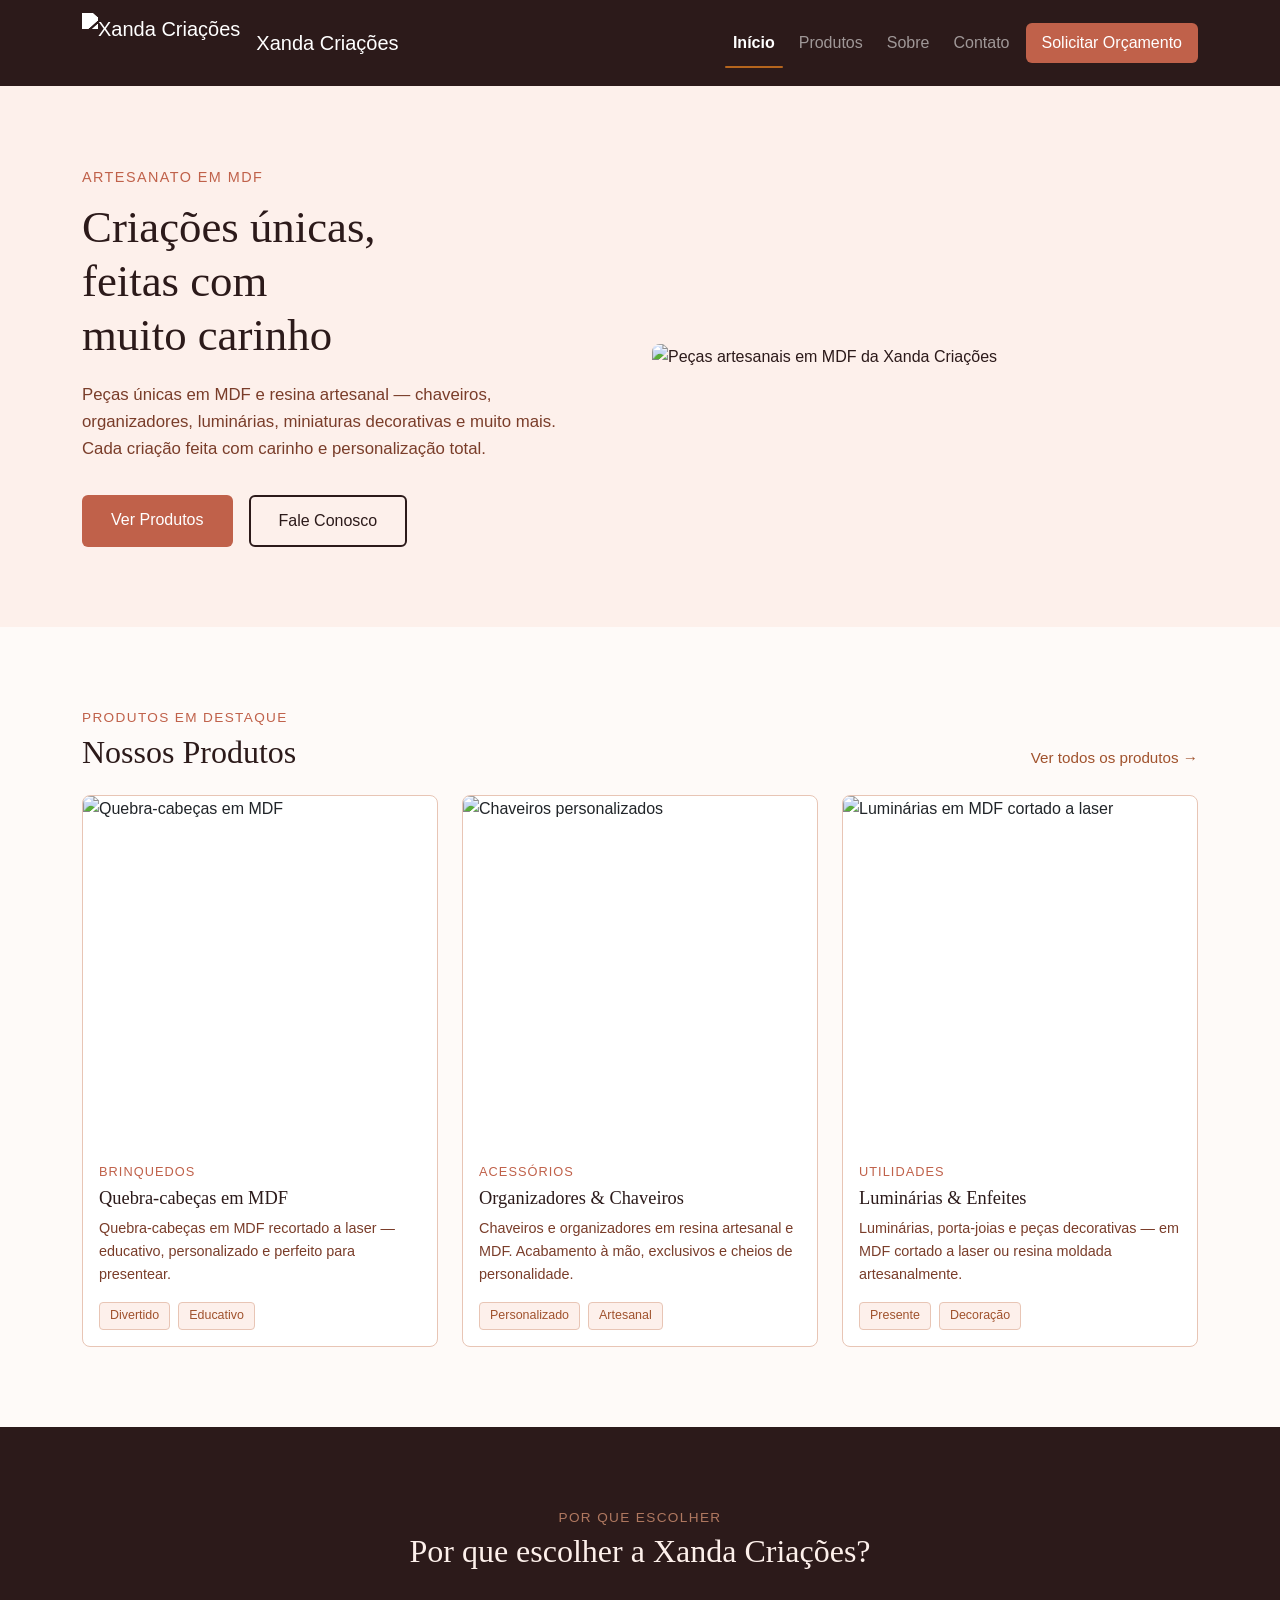
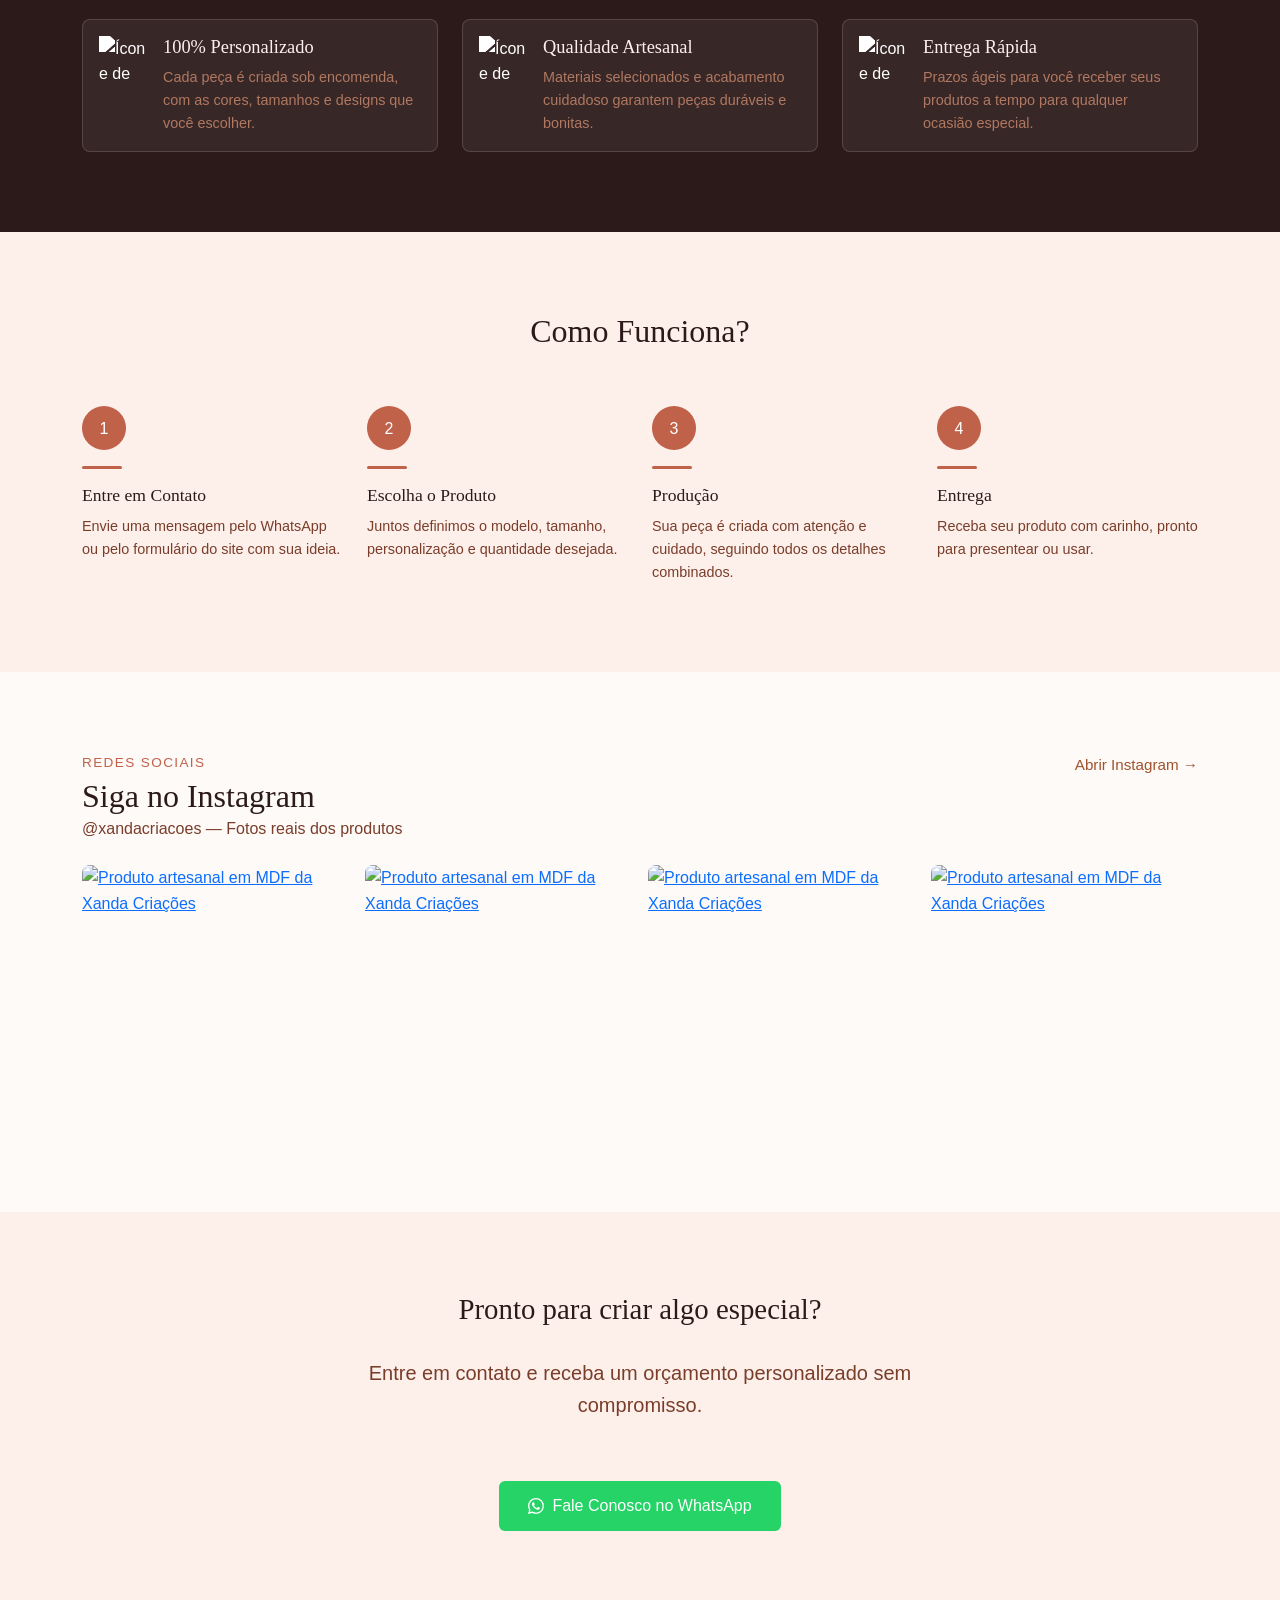
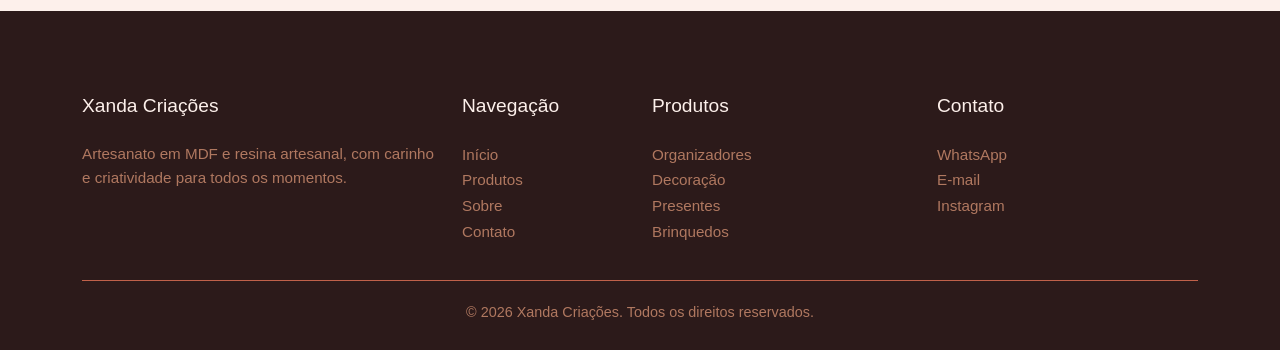
==== commit d624fa85: "Refactor image paths and footer structure Updated image paths and footer content for consistency." ====
--- a/xanda-criacoes/index.html
+++ b/xanda-criacoes/index.html
@@ -13,13 +13,13 @@
       rel="icon"
       type="image/png"
       sizes="32x32"
-      href="assets/img/icones/favicon-32x32.png"
+      href="assets/img/common/favicon-32x32.png"
     />
     <link
       rel="icon"
       type="image/png"
       sizes="48x48"
-      href="assets/img/icones/favicon-48x48.png"
+      href="assets/img/common/favicon-48x48.png"
     />
     <link
       href="https://cdn.jsdelivr.net/npm/bootstrap@5.3.8/dist/css/bootstrap.min.css"
@@ -36,10 +36,10 @@
       <div class="container">
         <a
           class="navbar-brand d-flex align-items-center gap-2"
-          href="#"
+          href=""
         >
           <img
-            src="assets/img/logo.png"
+            src="assets/img/common/logo.png"
             alt="Xanda Criações"
             height="60"
           />Xanda Criações</a
@@ -105,7 +105,7 @@
             <!-- Coluna Imagem -->
             <div class="col-12 col-lg-6">
               <img
-                src="assets/img/hero-banner.jpg"
+                src="assets/img/home/hero-banner.jpg"
                 alt="Peças artesanais em MDF da Xanda Criações"
                 class="hero-imagem img-fluid"
               />
@@ -136,7 +136,7 @@
             <div class="col">
               <div class="card card-produto h-100">
                 <img
-                  src="assets/img/produtos/quebra_cabecas_em_mdf.jpeg"
+                  src="assets/img/home/brinquedos.jpeg"
                   class="card-img-top"
                   alt="Quebra-cabeças em MDF"
                 />
@@ -158,7 +158,7 @@
             <div class="col">
               <div class="card card-produto h-100">
                 <img
-                  src="assets/img/produtos/chaveiros.jpeg"
+                  src="assets/img/home/acessorios.jpeg"
                   class="card-img-top"
                   alt="Chaveiros personalizados"
                 />
@@ -180,7 +180,7 @@
             <div class="col">
               <div class="card card-produto h-100">
                 <img
-                  src="assets/img/produtos/luminarias.jpeg"
+                  src="assets/img/home/utilidades.jpeg"
                   class="card-img-top"
                   alt="Luminárias em MDF cortado a laser"
                 />
@@ -224,7 +224,7 @@
                 <div class="card card-porque h-100">
                   <div class="card-body d-flex gap-3">
                     <img
-                      src="assets/img/icones/personalizado_50x50.png"
+                      src="assets/img/home/personalizado_50x50.png"
                       alt="Ícone de qualidade"
                       class="icone-porque"
                     />
@@ -244,7 +244,7 @@
                 <div class="card card-porque h-100">
                   <div class="card-body d-flex gap-3">
                     <img
-                      src="assets/img/icones/artesanal_50x50.png"
+                      src="assets/img/home/artesanal_50x50.png"
                       alt="Ícone de qualidade"
                       class="icone-porque"
                     />
@@ -264,7 +264,7 @@
                 <div class="card card-porque h-100">
                   <div class="card-body d-flex gap-3">
                     <img
-                      src="assets/img/icones/rapido_50x50.png"
+                      src="assets/img/home/rapido_50x50.png"
                       alt="Ícone de qualidade"
                       class="icone-porque"
                     />
@@ -285,7 +285,7 @@
 
       <!-- COMO FUNCIONA -->
       <section id="como-funciona">
-        <div data-reveal="right">
+        <div data-reveal="left">
           <div class="container">
             <!-- Cabeçalho -->
             <div class="row mb-5">
@@ -387,7 +387,7 @@
                   class="instagram-link-foto"
                 >
                   <img
-                    src="assets/img/instagram/instagram1.jpeg"
+                    src="assets/img/home/instagram_1.jpeg"
                     alt="Produto artesanal em MDF da Xanda Criações"
                     class="instagram-foto img-fluid"
                   />
@@ -402,7 +402,7 @@
                   class="instagram-link-foto"
                 >
                   <img
-                    src="assets/img/instagram/instagram2.jpeg"
+                    src="assets/img/home/instagram_2.jpeg"
                     alt="Produto artesanal em MDF da Xanda Criações"
                     class="instagram-foto img-fluid"
                   />
@@ -417,7 +417,7 @@
                   class="instagram-link-foto"
                 >
                   <img
-                    src="assets/img/instagram/instagram3.jpeg"
+                    src="assets/img/home/instagram_3.jpeg"
                     alt="Produto artesanal em MDF da Xanda Criações"
                     class="instagram-foto img-fluid"
                   />
@@ -432,7 +432,7 @@
                   class="instagram-link-foto"
                 >
                   <img
-                    src="assets/img/instagram/instagram4.jpeg"
+                    src="assets/img/home/instagram_4.jpeg"
                     alt="Produto artesanal em MDF da Xanda Criações"
                     class="instagram-foto img-fluid"
                   />
@@ -479,92 +479,109 @@
       </div>
       </section>
     </main>
-    <!-- FOOTER -->
+
+    <!-- ═══════ FOOTER ═══════ -->
     <footer id="footer">
       <div class="container">
-        <div class="row row-cols-2 row-cols-md-3 row-cols-lg-4 g-4">
-          <div class="col">
-            <h5 class="footer-titulo">Xanda Criações</h5>
+        <div class="row g-4">
+          <div class="col-12 col-md-4">
+            <p class="footer-titulo">Xanda Criações</p>
             <p class="footer-descricao">
-              Artesanato em MDF com carinho e criatividade para todos os
-              momentos.
+              Artesanato em MDF e resina artesanal, com carinho e criatividade
+              para todos os momentos.
             </p>
           </div>
-
-          <div class="col">
-            <h5 class="footer-titulo">Navegação</h5>
-            <p><a href="index.html" class="footer-link">Início</a></p>
-            <p><a href="produtos.html" class="footer-link">Produtos</a></p>
-            <p><a href="sobre.html" class="footer-link">Sobre</a></p>
-            <p><a href="contato.html" class="footer-link">Contato</a></p>
-          </div>
-
-          <div class="col">
-            <h5 class="footer-titulo">Produtos</h5>
-            <p>
-              <a href="produtos.html#brinquedos" class="footer-link">
-                Quebra-cabeças</a
-              >
-            </p>
-            <p>
-              <a href="produtos.html#acessorios" class="footer-link">
-                Organizadores</a
-              >
-            </p>
-            <p>
-              <a href="produtos.html#acessorios" class="footer-link">
-                Chaveiros</a
-              >
-            </p>
-            <p>
-              <a href="produtos.html#utilidades" class="footer-link">
-                Luminárias</a
-              >
-            </p>
-            <p>
-              <a href="produtos.html#utilidades" class="footer-link">
-                Enfeites</a
-              >
-            </p>
-          </div>
-
-          <div class="col">
-            <h5 class="footer-titulo">Contato</h5>
-            <p>
-              <a
-                href="https://wa.me/5547992680063"
-                target="_blank"
-                rel="noopener noreferrer"
-                class="footer-link"
-                >WhatsApp</a
-              >
-            </p>
-            <p>
-              <a href="mailto:xandacriacoes065782@gmail.com" class="footer-link"
-                >E-mail</a
-              >
-            </p>
-            <p>
-              <a
-                href="https://www.instagram.com/xandacriacoes/"
-                target="_blank"
-                rel="noopener noreferrer"
-                class="footer-link"
-                >Instagram</a
-              >
-            </p>
-          </div>
-        </div>
-
-        <hr class="divisor-footer" />
-
-        <div class="row">
-          <div class="col">
-            <p class="footer-direitos">
-              © 2026 Xanda Criações. Todos os direitos reservados.
-            </p>
-          </div>
-        </div>
+          <div class="col-6 col-md-2">
+            <p class="footer-titulo">Navegação</p>
+            <ul class="list-unstyled">
+              <li><a href="index.html" class="footer-link">Início</a></li>
+              <li><a href="produtos.html" class="footer-link">Produtos</a></li>
+              <li><a href="sobre.html" class="footer-link">Sobre</a></li>
+              <li><a href="contato.html" class="footer-link">Contato</a></li>
+            </ul>
+          </div>
+          <div class="col-6 col-md-3">
+            <p class="footer-titulo">Produtos</p>
+            <ul class="list-unstyled">
+              <li>
+                <a
+                  href="produtos.html?filtro=organizar"
+                  class="footer-link"
+                  onclick="
+                    filterByTag('organizar');
+                    return false;
+                  "
+                  >Organizadores</a
+                >
+              </li>
+
+              <li>
+                <a
+                  href="produtos.html?filtro=decorar"
+                  class="footer-link"
+                  onclick="
+                    filterByTag('decorar');
+                    return false;
+                  "
+                  >Decoração</a
+                >
+              </li>
+
+              <li>
+                <a
+                  href="produtos.html?filtro=presentear"
+                  class="footer-link"
+                  onclick="
+                    filterByTag('presentear');
+                    return false;
+                  "
+                  >Presentes</a
+                >
+              </li>
+
+              <li>
+                <a
+                  href="produtos.html?filtro=brincar"
+                  class="footer-link"
+                  onclick="
+                    filterByTag('brincar');
+                    return false;
+                  "
+                  >Brinquedos</a
+                >
+              </li>
+            </ul>
+          </div>
+
+          <div class="col-6 col-md-3">
+            <p class="footer-titulo">Contato</p>
+            <ul class="list-unstyled">
+              <li>
+                <a href="https://wa.me/5547992680063" class="footer-link"
+                  >WhatsApp</a
+                >
+              </li>
+              <li>
+                <a
+                  href="mailto:xandacriacoes065782@gmail.com"
+                  class="footer-link"
+                  >E-mail</a
+                >
+              </li>
+              <li>
+                <a
+                  href="https://www.instagram.com/xandacriacoes/"
+                  class="footer-link"
+                  >Instagram</a
+                >
+              </li>
+            </ul>
+          </div>
+        </div>
+        <div class="divisor-footer border-top"></div>
+        <p class="footer-direitos text-center">
+          © 2026 Xanda Criações. Todos os direitos reservados.
+        </p>
       </div>
     </footer>
 
--- a/xanda-criacoes/assets/css/global.css
+++ b/xanda-criacoes/assets/css/global.css
@@ -62,6 +62,12 @@
   background-color: var(--cor-forte);
 }
 
+nav a.nav-disabled {
+  opacity: 0.35;
+  cursor: default;
+  pointer-events: none;
+}
+
 .navbar-brand img {
   filter: brightness(0) invert(1);
   margin-right: 8px;
@@ -78,6 +84,42 @@
 .btn-orcamento:hover {
   background-color: var(--cor-padrao);
   color: var(--fundo-branco) !important;
+}
+
+/* ================================================
+   Nav Active State — Xanda Criações
+   ================================================ */
+nav a.nav-active {
+  color: var(
+    --color-primary,
+    var(--cor-destaque)
+  ); /* usa sua variável de cor ou fallback marrom */
+  font-weight: 600;
+  position: relative;
+}
+
+/* Sublinhado animado embaixo do link ativo */
+nav a.nav-active::after {
+  content: "";
+  position: absolute;
+  bottom: -4px;
+  left: 0;
+  width: 100%;
+  height: 2px;
+  background-color: var(--color-primary, #b5651d);
+  border-radius: 2px;
+  animation: navUnderlineIn 0.3s ease forwards;
+}
+
+@keyframes navUnderlineIn {
+  from {
+    width: 0;
+    opacity: 0;
+  }
+  to {
+    width: 100%;
+    opacity: 1;
+  }
 }
 
 /* --- Breadcrumb --- */
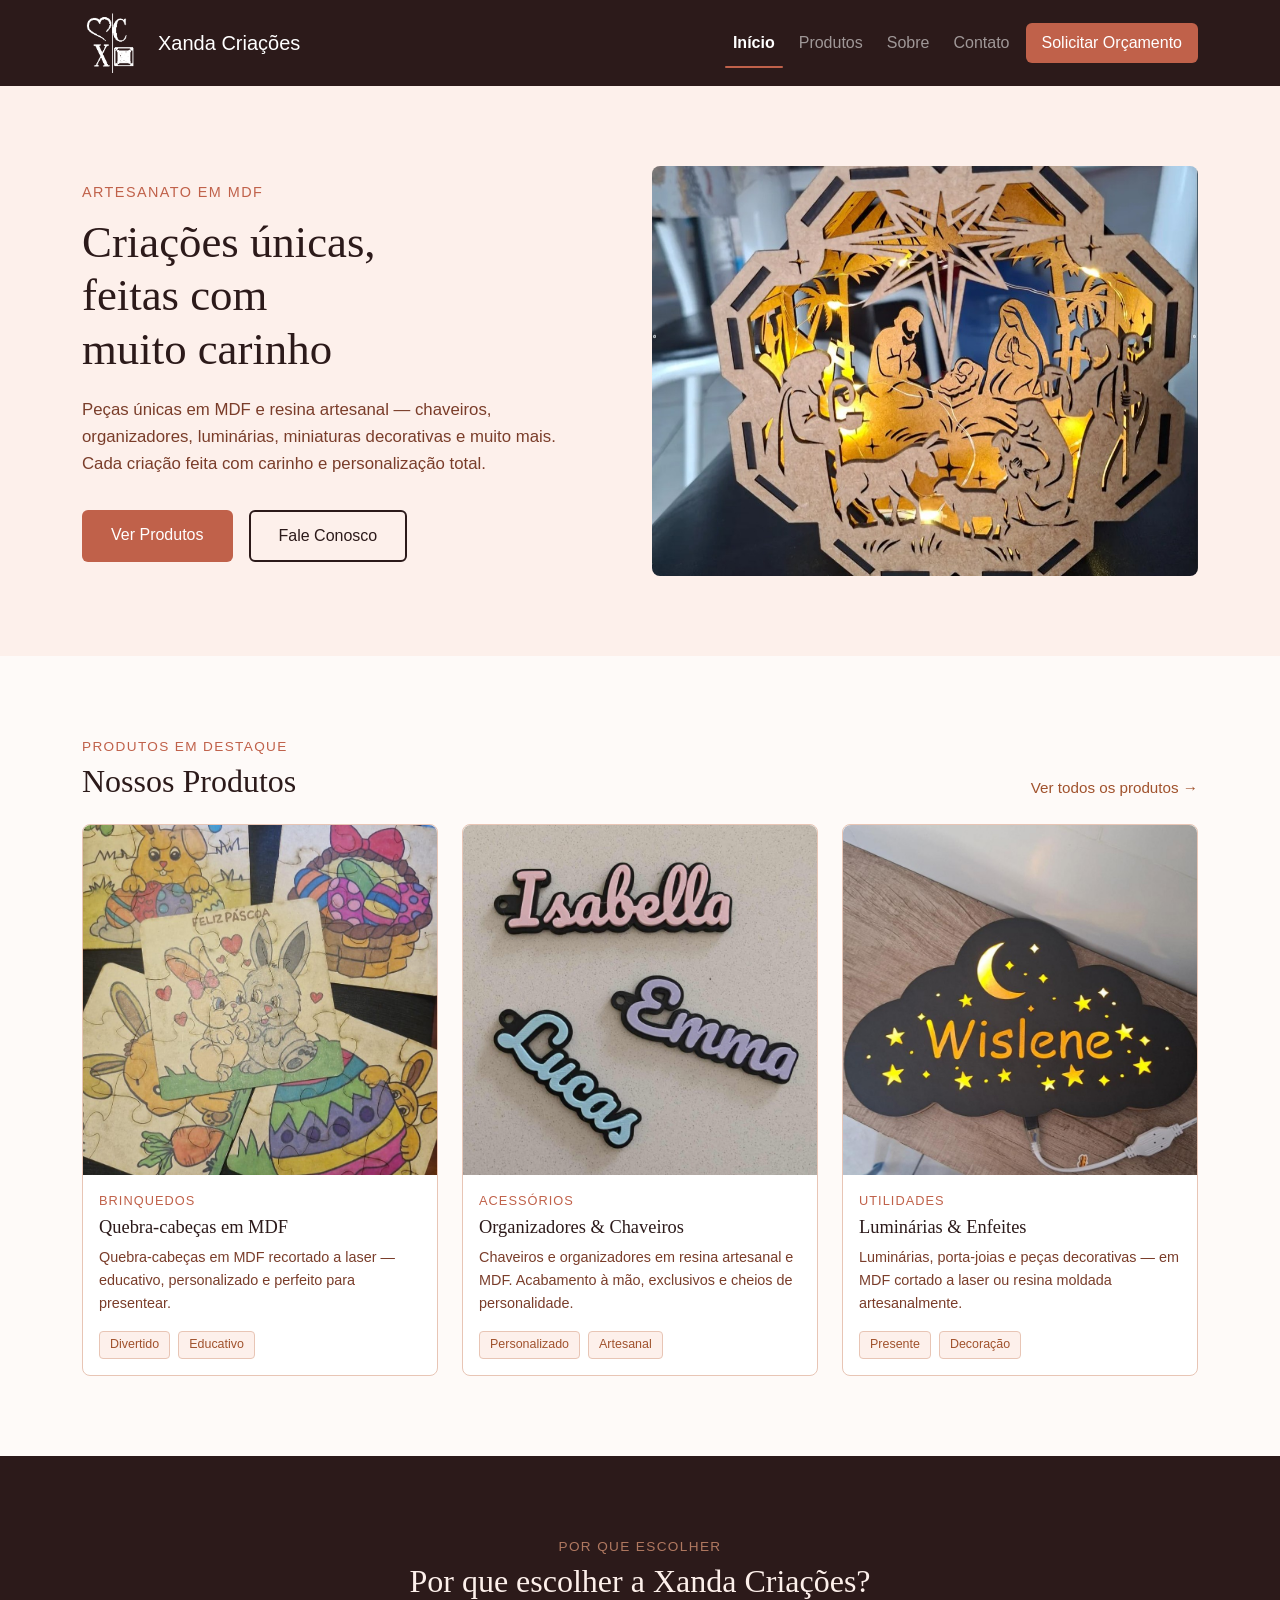
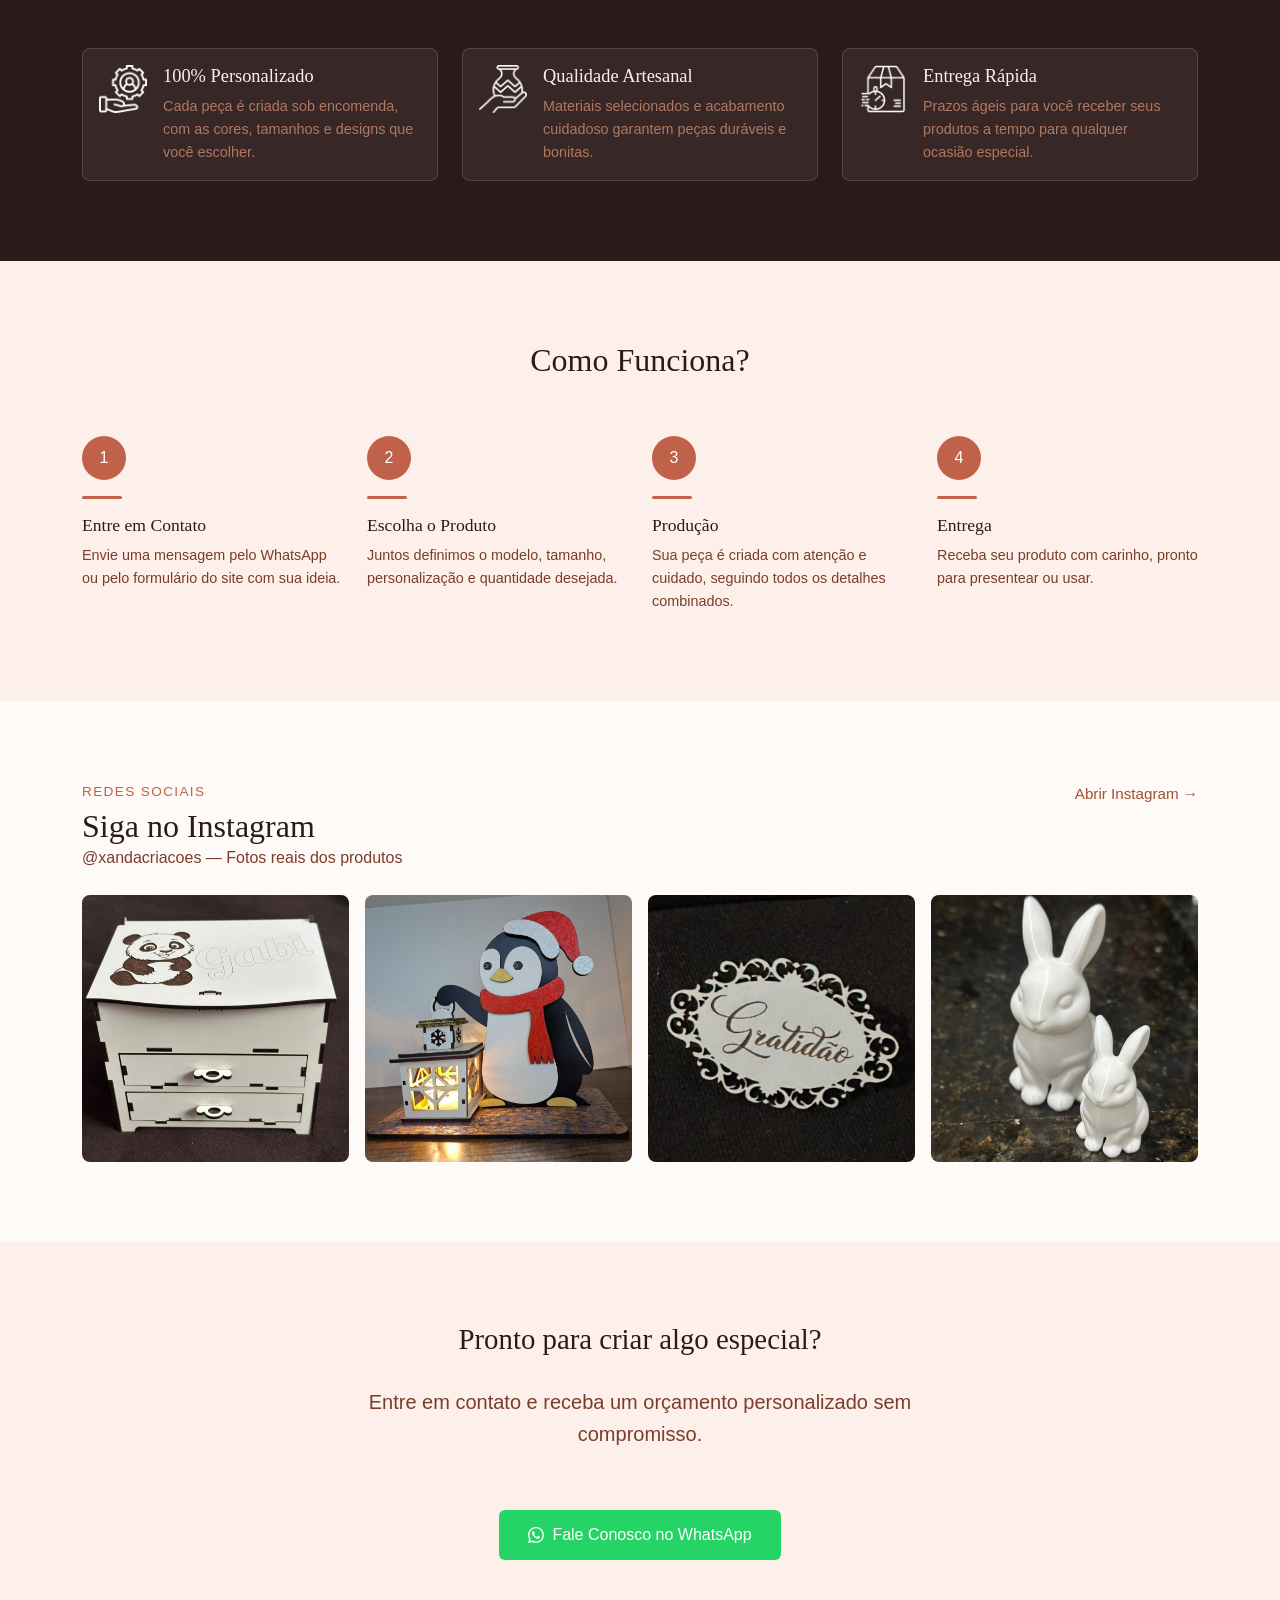
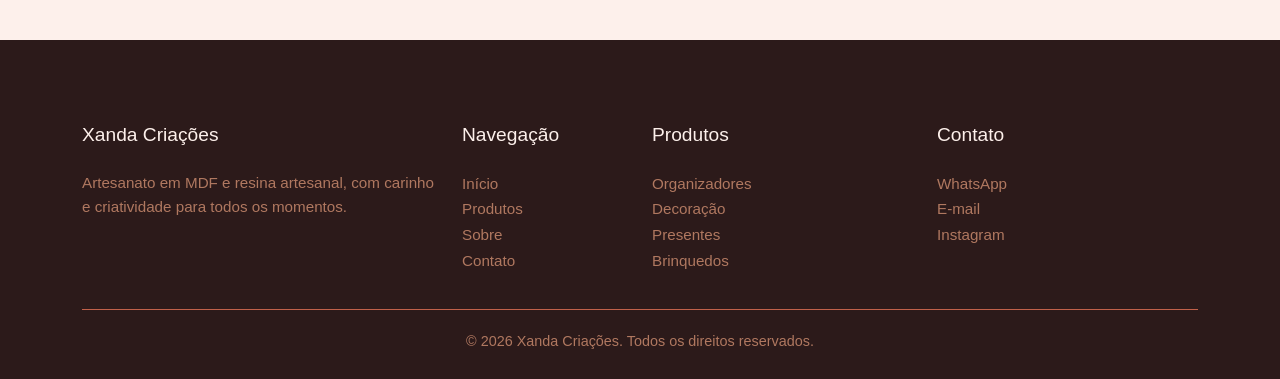
==== commit 31e78063: "Update meta description and title for index.html" ====
--- a/xanda-criacoes/index.html
+++ b/xanda-criacoes/index.html
@@ -5,9 +5,9 @@
     <meta name="viewport" content="width=device-width, initial-scale=1.0" />
     <meta
       name="description"
-      content="Descubra a Xanda Criações, uma marca de artesanato em MDF que transforma ideias em peças únicas e personalizadas. De logos a chaveiros, organizadores, luminárias e muito mais, cada criação é feita com carinho e atenção aos detalhes. Explore nossos produtos exclusivos e crie algo especial para presentear ou decorar seu espaço."
+      content="Descubra a Xanda Criações, uma marca de artesanato em MDF e resina que transforma ideias em peças únicas e personalizadas. De logos a chaveiros, organizadores, luminárias e muito mais, cada criação é feita com carinho e atenção aos detalhes. Explore nossos produtos exclusivos e crie algo especial para presentear ou decorar seu espaço."
     />
-    <title>Xanda Criações — Artesanato em MDF</title>
+    <title>Xanda Criações — Artesanato em MDF e resina</title>
     <!-- Favicon -->
     <link
       rel="icon"
--- a/xanda-criacoes/assets/css/global.css
+++ b/xanda-criacoes/assets/css/global.css
@@ -90,10 +90,7 @@
    Nav Active State — Xanda Criações
    ================================================ */
 nav a.nav-active {
-  color: var(
-    --color-primary,
-    var(--cor-destaque)
-  ); /* usa sua variável de cor ou fallback marrom */
+  color: var(--cor-destaque);
   font-weight: 600;
   position: relative;
 }
@@ -106,7 +103,7 @@
   left: 0;
   width: 100%;
   height: 2px;
-  background-color: var(--color-primary, #b5651d);
+  background-color: var(--cor-destaque);
   border-radius: 2px;
   animation: navUnderlineIn 0.3s ease forwards;
 }
@@ -122,6 +119,12 @@
   }
 }
 
+@media (max-width: 767px) {
+  nav a.nav-active::after {
+    background-color: transparent; /* Remove o sublinhado no mobile para evitar confusão visual */
+  }
+}
+
 /* --- Breadcrumb --- */
 #breadcrumb {
   background-color: var(--cor-forte);
--- a/xanda-criacoes/assets/css/pages.css
+++ b/xanda-criacoes/assets/css/pages.css
@@ -713,7 +713,7 @@
 
 /* --- História --- */
 #historia {
-  padding: 30px 0 60px;
+  padding: 0 0 30px;
   background-color: var(--cor-forte);
 }
 
@@ -730,7 +730,6 @@
   font-family: var(--fonte-titulo);
   font-size: 2.5rem;
   color: var(--texto-claro);
-  margin-bottom: 16px;
   margin-bottom: 20px;
 }
 
@@ -744,7 +743,7 @@
 
 .historia-imagem {
   border-radius: var(--raio-borda);
-  width: 100%;
+  width: 85%;
 }
 
 /* --- numeros --- */
